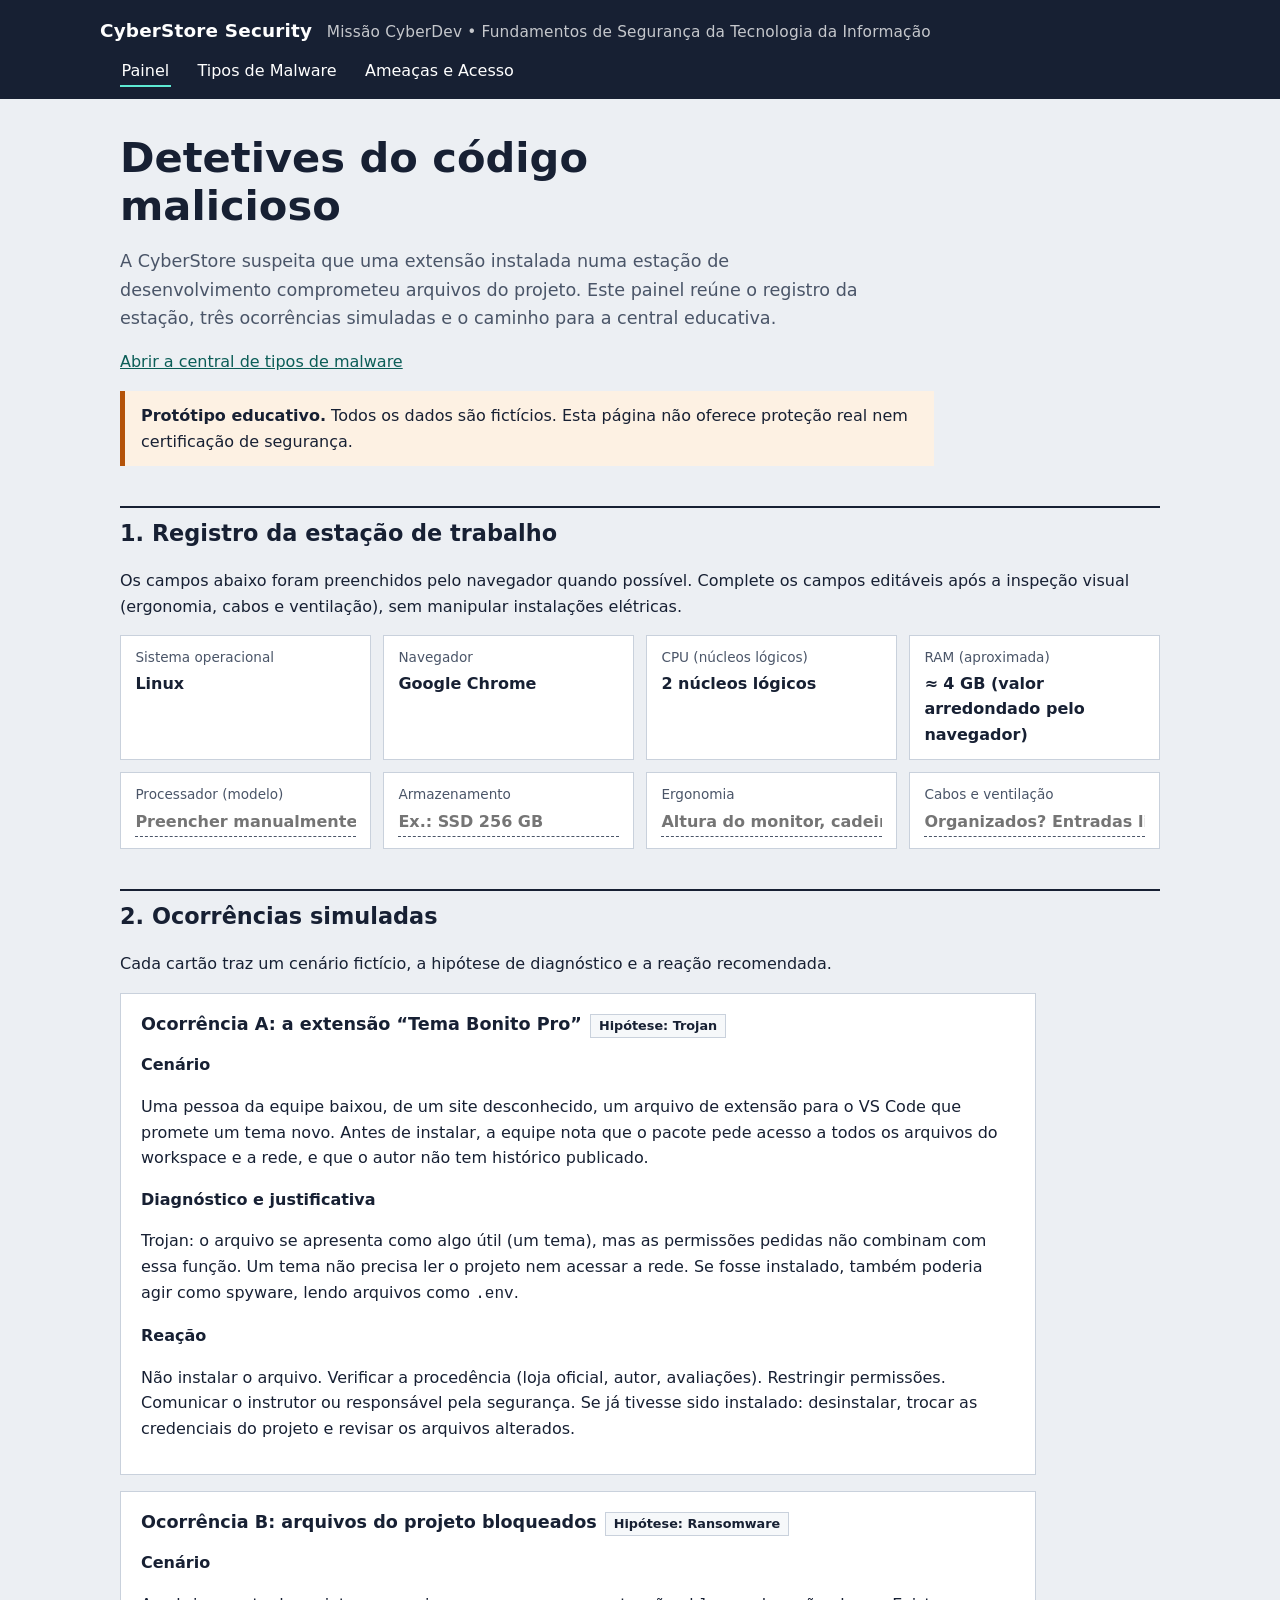
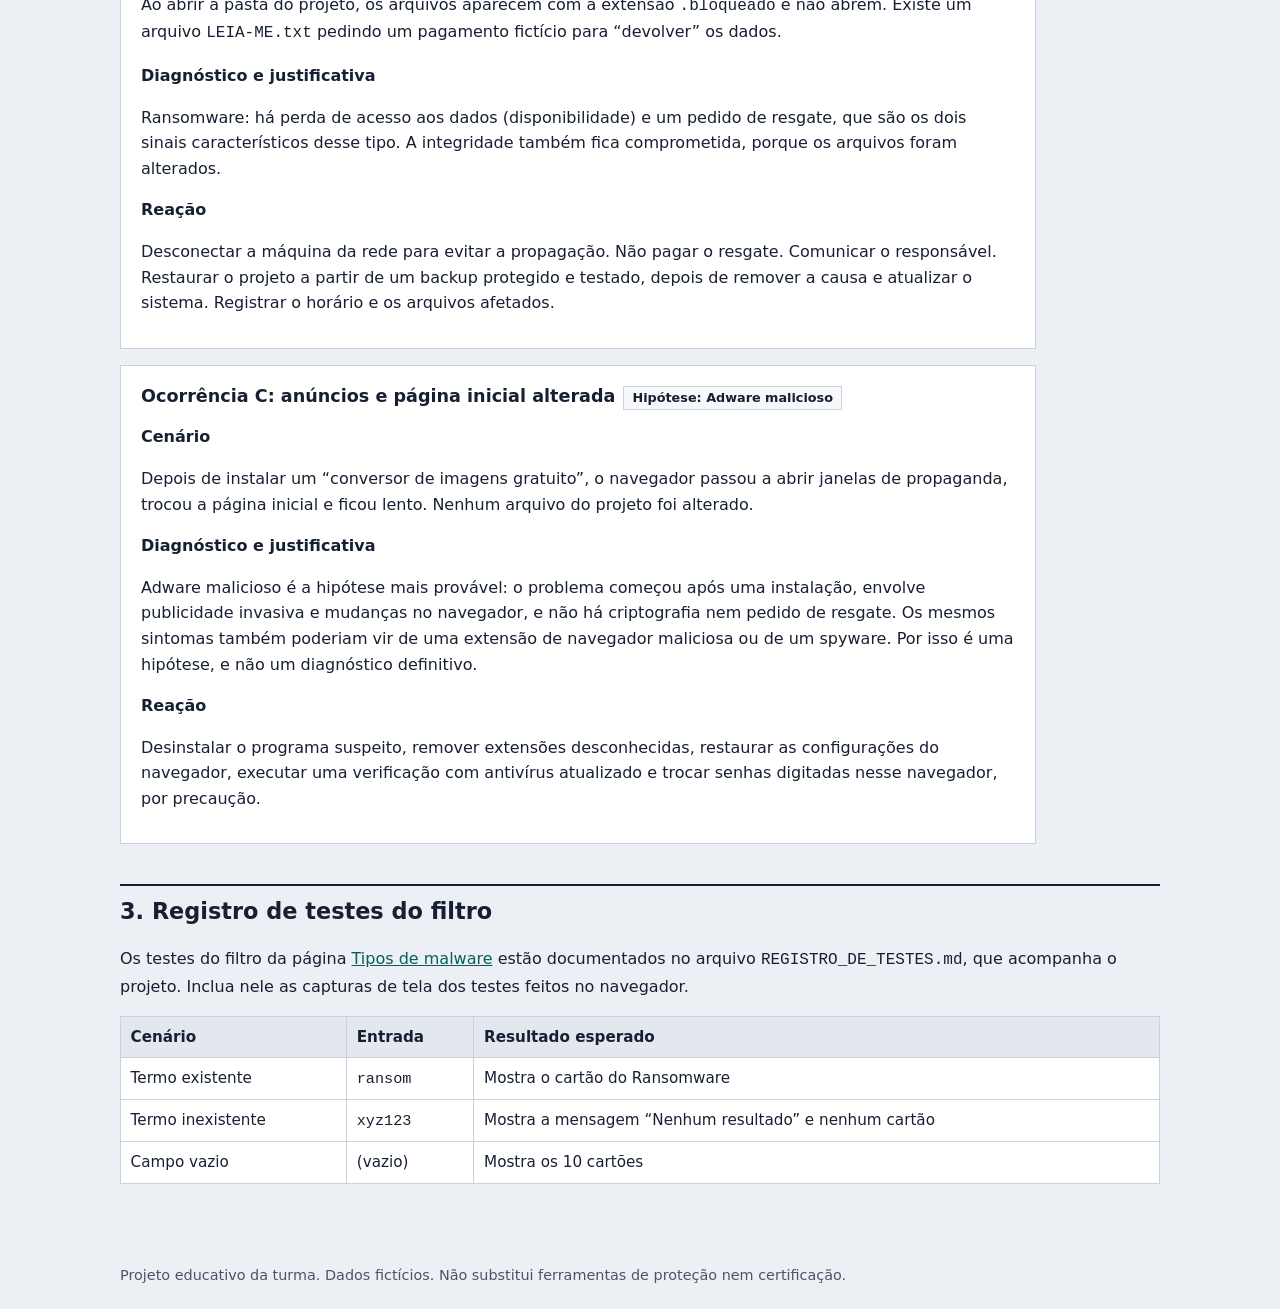
==== index.html @ 9a53ade5 "Update index.html" ====
<!DOCTYPE html>
<html lang="pt-BR">
<head>
<meta charset="UTF-8">
<meta name="viewport" content="width=device-width, initial-scale=1">
<title>CyberStore Security | Central de prevenção contra malware</title>
<link rel="stylesheet" href="css/style.css">
</head>
<body>
<a class="pular" href="#conteudo">Ir para o conteúdo</a>
<header class="topo"><div class="in">
<div class="marca">CyberStore Security <small>Missão CyberDev • Fundamentos de Segurança da Tecnologia da Informação</small></div>
  <nav aria-label="Principal">
    <a href="index.html" aria-current="page">Painel</a>
    <a href="malware.html">Tipos de Malware</a>
    <a href="ameacas.html">Ameaças e Acesso</a>
  </nav>
</div></header>

<main id="conteudo">
  <h1>Detetives do código malicioso</h1>
  <p class="lead">A CyberStore suspeita que uma extensão instalada numa estação de desenvolvimento comprometeu arquivos do projeto. Este painel reúne o registro da estação, três ocorrências simuladas e o caminho para a central educativa.</p>
  <p><a href="malware.html">Abrir a central de tipos de malware</a></p>
  <p class="aviso"><strong>Protótipo educativo.</strong> Todos os dados são fictícios. Esta página não oferece proteção real nem certificação de segurança.</p>

  <h2 id="estacao">1. Registro da estação de trabalho</h2>
  <p>Os campos abaixo foram preenchidos pelo navegador quando possível. Complete os campos editáveis após a inspeção visual (ergonomia, cabos e ventilação), sem manipular instalações elétricas.</p>
  <dl class="ficha" id="ficha">
    <div><dt>Sistema operacional</dt><dd id="f-so">detectando…</dd></div>
    <div><dt>Navegador</dt><dd id="f-nav">detectando…</dd></div>
    <div><dt>CPU (núcleos lógicos)</dt><dd id="f-cpu">detectando…</dd></div>
    <div><dt>RAM (aproximada)</dt><dd id="f-ram">detectando…</dd></div>
    <div><dt>Processador (modelo)</dt><dd><input aria-label="Modelo do processador" placeholder="Preencher manualmente"></dd></div>
    <div><dt>Armazenamento</dt><dd><input aria-label="Armazenamento" placeholder="Ex.: SSD 256 GB"></dd></div>
    <div><dt>Ergonomia</dt><dd><input aria-label="Ergonomia" placeholder="Altura do monitor, cadeira…"></dd></div>
    <div><dt>Cabos e ventilação</dt><dd><input aria-label="Cabos e ventilação" placeholder="Organizados? Entradas livres?"></dd></div>
  </dl>

  <h2 id="ocorrencias">2. Ocorrências simuladas</h2>
  <p>Cada cartão traz um cenário fictício, a hipótese de diagnóstico e a reação recomendada.</p>

  <article class="ocorrencia">
    <h3>Ocorrência A: a extensão “Tema Bonito Pro” <span class="tag">Hipótese: Trojan</span></h3>
    <span class="rotulo">Cenário</span>
    <p>Uma pessoa da equipe baixou, de um site desconhecido, um arquivo de extensão para o VS Code que promete um tema novo. Antes de instalar, a equipe nota que o pacote pede acesso a todos os arquivos do workspace e a rede, e que o autor não tem histórico publicado.</p>
    <span class="rotulo">Diagnóstico e justificativa</span>
    <p>Trojan: o arquivo se apresenta como algo útil (um tema), mas as permissões pedidas não combinam com essa função. Um tema não precisa ler o projeto nem acessar a rede. Se fosse instalado, também poderia agir como spyware, lendo arquivos como <code>.env</code>.</p>
    <span class="rotulo">Reação</span>
    <p>Não instalar o arquivo. Verificar a procedência (loja oficial, autor, avaliações). Restringir permissões. Comunicar o instrutor ou responsável pela segurança. Se já tivesse sido instalado: desinstalar, trocar as credenciais do projeto e revisar os arquivos alterados.</p>
  </article>

  <article class="ocorrencia">
    <h3>Ocorrência B: arquivos do projeto bloqueados <span class="tag">Hipótese: Ransomware</span></h3>
    <span class="rotulo">Cenário</span>
    <p>Ao abrir a pasta do projeto, os arquivos aparecem com a extensão <code>.bloqueado</code> e não abrem. Existe um arquivo <code>LEIA-ME.txt</code> pedindo um pagamento fictício para “devolver” os dados.</p>
    <span class="rotulo">Diagnóstico e justificativa</span>
    <p>Ransomware: há perda de acesso aos dados (disponibilidade) e um pedido de resgate, que são os dois sinais característicos desse tipo. A integridade também fica comprometida, porque os arquivos foram alterados.</p>
    <span class="rotulo">Reação</span>
    <p>Desconectar a máquina da rede para evitar a propagação. Não pagar o resgate. Comunicar o responsável. Restaurar o projeto a partir de um backup protegido e testado, depois de remover a causa e atualizar o sistema. Registrar o horário e os arquivos afetados.</p>
  </article>

  <article class="ocorrencia">
    <h3>Ocorrência C: anúncios e página inicial alterada <span class="tag">Hipótese: Adware malicioso</span></h3>
    <span class="rotulo">Cenário</span>
    <p>Depois de instalar um “conversor de imagens gratuito”, o navegador passou a abrir janelas de propaganda, trocou a página inicial e ficou lento. Nenhum arquivo do projeto foi alterado.</p>
    <span class="rotulo">Diagnóstico e justificativa</span>
    <p>Adware malicioso é a hipótese mais provável: o problema começou após uma instalação, envolve publicidade invasiva e mudanças no navegador, e não há criptografia nem pedido de resgate. Os mesmos sintomas também poderiam vir de uma extensão de navegador maliciosa ou de um spyware. Por isso é uma hipótese, e não um diagnóstico definitivo.</p>
    <span class="rotulo">Reação</span>
    <p>Desinstalar o programa suspeito, remover extensões desconhecidas, restaurar as configurações do navegador, executar uma verificação com antivírus atualizado e trocar senhas digitadas nesse navegador, por precaução.</p>
  </article>

  <h2 id="testes">3. Registro de testes do filtro</h2>
  <p>Os testes do filtro da página <a href="malware.html">Tipos de malware</a> estão documentados no arquivo <code>REGISTRO_DE_TESTES.md</code>, que acompanha o projeto. Inclua nele as capturas de tela dos testes feitos no navegador.</p>
  <div class="rolagem"><table>
    <thead><tr><th>Cenário</th><th>Entrada</th><th>Resultado esperado</th></tr></thead>
    <tbody>
      <tr><td>Termo existente</td><td><code>ransom</code></td><td>Mostra o cartão do Ransomware</td></tr>
      <tr><td>Termo inexistente</td><td><code>xyz123</code></td><td>Mostra a mensagem “Nenhum resultado” e nenhum cartão</td></tr>
      <tr><td>Campo vazio</td><td>(vazio)</td><td>Mostra os 10 cartões</td></tr>
    </tbody>
  </table></div>
</main>
<footer>Projeto educativo da turma. Dados fictícios. Não substitui ferramentas de proteção nem certificação.</footer>
<script src="js/script.js"></script>
</body>
</html>
---- css/style.css ----
:root{
  --fundo:#ECEFF3; --painel:#FFFFFF; --tinta:#172033; --tinta-2:#4A5568;
  --linha:#C9D1DC; --acento:#0F766E; --acento-2:#0B5D57; --alerta:#B45309; --alerta-bg:#FDF1E3;
  --foco:#1D4ED8;
}
*{box-sizing:border-box}
html{scroll-behavior:smooth}
body{margin:0;background:var(--fundo);color:var(--tinta);
  font:16px/1.6 "Segoe UI",system-ui,-apple-system,Roboto,"Helvetica Neue",Arial,sans-serif}
a{color:var(--acento-2)}
a:focus-visible,button:focus-visible,input:focus-visible,summary:focus-visible,select:focus-visible{outline:3px solid var(--foco);outline-offset:2px}
.pular{position:absolute;left:-999px;top:0;background:var(--tinta);color:#fff;padding:.5rem 1rem}
.pular:focus{left:0;z-index:10}

header.topo{background:var(--tinta);color:#fff;padding:1rem 1.25rem}
header.topo .in{max-width:1080px;margin:auto;display:flex;flex-wrap:wrap;gap:.75rem 2rem;align-items:center;justify-content:space-between}
.marca{font-weight:700;font-size:1.15rem;letter-spacing:.01em}
.marca small{font-weight:400;opacity:.75;margin-left:.5rem}
nav a{color:#fff;text-decoration:none;padding:.35rem .1rem;margin-left:1.25rem;border-bottom:2px solid transparent}
nav a:hover,nav a[aria-current="page"]{border-bottom-color:#5EEAD4}

main{max-width:1080px;margin:auto;padding:2rem 1.25rem 4rem}
h1{font-size:clamp(1.8rem,4vw,2.6rem);line-height:1.15;margin:.2rem 0 .75rem;max-width:20ch}
h2{font-size:1.4rem;margin:2.5rem 0 .75rem;padding-top:.5rem;border-top:2px solid var(--tinta)}
h3{font-size:1.1rem;margin:0 0 .35rem}
.lead{font-size:1.1rem;color:var(--tinta-2);max-width:68ch}
.aviso{background:var(--alerta-bg);border-left:5px solid var(--alerta);padding:.75rem 1rem;max-width:80ch;margin:1rem 0}

.ficha{display:grid;grid-template-columns:repeat(auto-fit,minmax(200px,1fr));gap:.75rem;margin:1rem 0}
.ficha div{background:var(--painel);border:1px solid var(--linha);padding:.7rem .9rem}
.ficha dt{font-size:.85rem;color:var(--tinta-2)}
.ficha dd{margin:.1rem 0 0;font-weight:600;word-break:break-word}
.ficha input{width:100%;font:inherit;border:0;border-bottom:1px dashed var(--tinta-2);background:transparent;padding:.1rem 0}

.busca{display:flex;flex-wrap:wrap;gap:.75rem;align-items:end;background:var(--painel);border:1px solid var(--linha);padding:1rem;margin:1rem 0}
.busca label{display:block;font-weight:600;margin-bottom:.25rem}
.busca input[type=search],.busca select{font:inherit;padding:.55rem .7rem;border:1px solid var(--tinta-2);background:#fff;min-width:240px}
.busca button{font:inherit;padding:.6rem 1rem;border:1px solid var(--tinta);background:var(--tinta);color:#fff;cursor:pointer}
.busca button.sec{background:#fff;color:var(--tinta)}
.login-demo{display:grid;grid-template-columns:repeat(auto-fit,minmax(220px,1fr));gap:.75rem;align-items:end;background:var(--painel);border:1px solid var(--linha);padding:1rem;margin:1rem 0;max-width:760px}
.login-demo label{display:block;font-weight:600;margin-bottom:.25rem}
.login-demo input{width:100%;font:inherit;padding:.55rem .7rem;border:1px solid var(--tinta-2);background:#fff}
.login-demo button{font:inherit;padding:.6rem 1rem;border:1px solid var(--tinta);background:var(--tinta);color:#fff;cursor:pointer}
.login-demo button:disabled{opacity:.65;cursor:not-allowed}
#login-status{min-height:1.6em;font-weight:600}
#status{margin:.5rem 0 1rem;font-weight:600}
#vazio{background:var(--painel);border:2px dashed var(--linha);padding:1.25rem;display:none}

.grade{display:grid;grid-template-columns:repeat(auto-fill,minmax(310px,1fr));gap:1rem;align-items:start}
.cartao{background:var(--painel);border:1px solid var(--linha);border-left:6px solid var(--acento);padding:1rem 1.1rem}
.cartao[data-cat="Extorsão"]{border-left-color:var(--alerta)}
.cartao[data-cat="Espionagem"]{border-left-color:#6D28D9}
.cartao[data-cat="Acesso e ocultação"]{border-left-color:#9F1239}
.cartao[data-cat="Automação e publicidade"]{border-left-color:#475569}
.cartao[hidden]{display:none}
.tag{display:inline-block;font-size:.8rem;border:1px solid var(--linha);padding:.05rem .5rem;margin:0 .3rem .4rem 0;background:#F6F8FA}
.cartao p{margin:.3rem 0}
.cartao ul{margin:.2rem 0 .5rem 1.1rem;padding:0}
details{margin-top:.6rem;border-top:1px solid var(--linha);padding-top:.5rem}
summary{cursor:pointer;font-weight:600}
.cid{display:flex;gap:.4rem;margin:.5rem 0}
.cid span{font-size:.8rem;padding:.1rem .5rem;border:1px solid var(--linha);background:#F6F8FA}
.cid span.on{background:var(--tinta);color:#fff;border-color:var(--tinta)}

.sintomas{display:grid;grid-template-columns:repeat(auto-fit,minmax(260px,1fr));gap:.4rem .9rem;background:var(--painel);border:1px solid var(--linha);padding:1rem;margin:1rem 0}
.sintomas label{display:flex;gap:.5rem;align-items:flex-start}
#hipoteses{list-style:none;margin:1rem 0;padding:0;display:grid;gap:.5rem}
#hipoteses li{background:var(--painel);border:1px solid var(--linha);padding:.6rem .9rem}
.barra{height:8px;background:var(--linha);margin-top:.35rem}
.barra i{display:block;height:100%;background:var(--acento)}

.ocorrencia{background:var(--painel);border:1px solid var(--linha);padding:1rem 1.25rem;margin:1rem 0;max-width:90ch}
.ocorrencia h3{display:flex;flex-wrap:wrap;gap:.5rem;align-items:baseline}
.ocorrencia .rotulo{font-weight:700;display:block;margin-top:.5rem}
table{border-collapse:collapse;width:100%;background:var(--painel);font-size:.95rem}
th,td{border:1px solid var(--linha);padding:.5rem .6rem;text-align:left;vertical-align:top}
th{background:#E3E8EF}
.rolagem{overflow-x:auto}
footer{max-width:1080px;margin:auto;padding:1rem 1.25rem 2rem;color:var(--tinta-2);font-size:.9rem}
@media (prefers-reduced-motion:reduce){html{scroll-behavior:auto}}
@media (max-width:560px){nav a{margin:0 .9rem 0 0}.busca input[type=search],.busca select{min-width:0;width:100%}.busca>div{width:100%}}
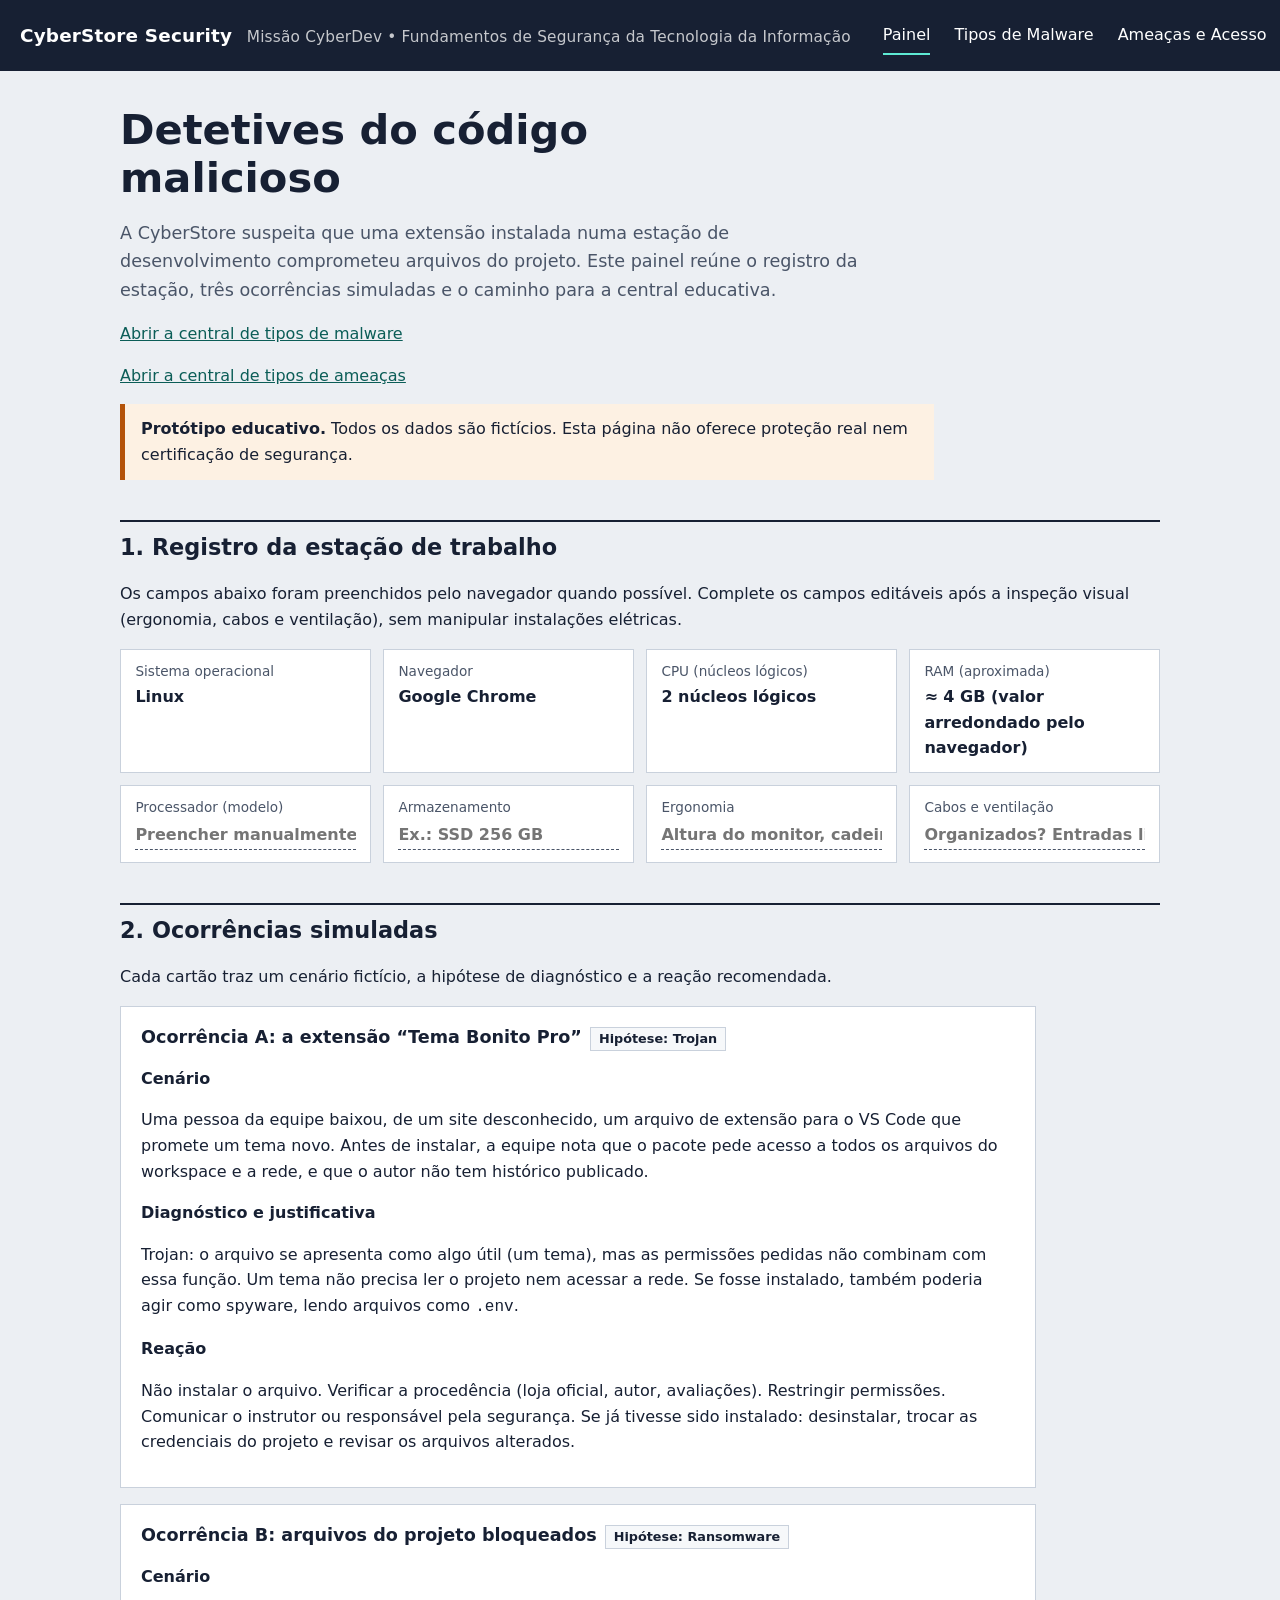
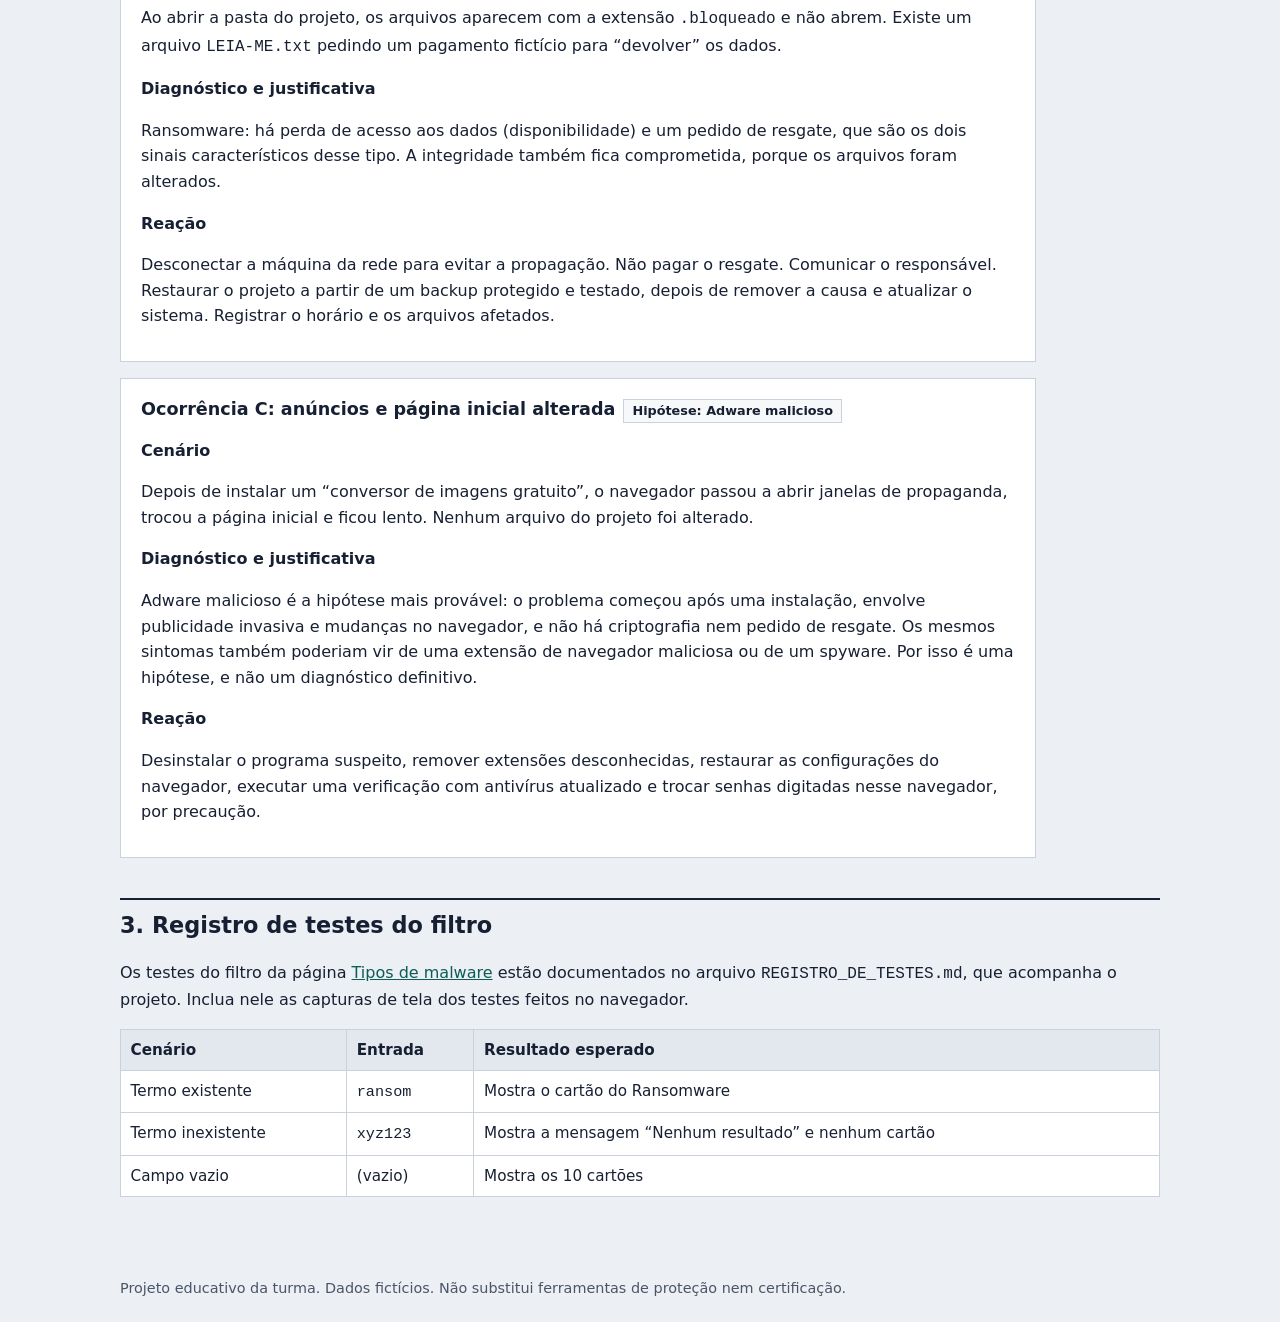
==== commit 0b3a0a79: "Corrige caminhos" ====
--- a/index.html
+++ b/index.html
@@ -21,6 +21,7 @@
   <h1>Detetives do código malicioso</h1>
   <p class="lead">A CyberStore suspeita que uma extensão instalada numa estação de desenvolvimento comprometeu arquivos do projeto. Este painel reúne o registro da estação, três ocorrências simuladas e o caminho para a central educativa.</p>
   <p><a href="malware.html">Abrir a central de tipos de malware</a></p>
+  <p><a href="ameacas.html">Abrir a central de tipos de ameaças</a></p>
   <p class="aviso"><strong>Protótipo educativo.</strong> Todos os dados são fictícios. Esta página não oferece proteção real nem certificação de segurança.</p>
 
   <h2 id="estacao">1. Registro da estação de trabalho</h2>
--- a/css/style.css
+++ b/css/style.css
@@ -13,11 +13,13 @@
 .pular:focus{left:0;z-index:10}
 
 header.topo{background:var(--tinta);color:#fff;padding:1rem 1.25rem}
-header.topo .in{max-width:1080px;margin:auto;display:flex;flex-wrap:wrap;gap:.75rem 2rem;align-items:center;justify-content:space-between}
-.marca{font-weight:700;font-size:1.15rem;letter-spacing:.01em}
+header.topo .in{width:100%;max-width:1600px;margin:auto;display:flex;flex-wrap:nowrap;gap:1rem 2rem;align-items:center;justify-content:space-between}
+.marca{font-weight:700;font-size:1.15rem;letter-spacing:.01em;white-space:nowrap}
 .marca small{font-weight:400;opacity:.75;margin-left:.5rem}
-nav a{color:#fff;text-decoration:none;padding:.35rem .1rem;margin-left:1.25rem;border-bottom:2px solid transparent}
-nav a:hover,nav a[aria-current="page"]{border-bottom-color:#5EEAD4}
+header.topo nav{display:flex;align-items:center;gap:1.5rem;flex-shrink:0}
+header.topo nav a{color:#fff;text-decoration:none;padding:.35rem 0;border-bottom:2px solid transparent;margin:0}
+header.topo nav a:hover{color:#99F6E4}
+header.topo nav a[aria-current="page"]{border-bottom-color:#5EEAD4}
 
 main{max-width:1080px;margin:auto;padding:2rem 1.25rem 4rem}
 h1{font-size:clamp(1.8rem,4vw,2.6rem);line-height:1.15;margin:.2rem 0 .75rem;max-width:20ch}
@@ -78,4 +80,5 @@
 .rolagem{overflow-x:auto}
 footer{max-width:1080px;margin:auto;padding:1rem 1.25rem 2rem;color:var(--tinta-2);font-size:.9rem}
 @media (prefers-reduced-motion:reduce){html{scroll-behavior:auto}}
-@media (max-width:560px){nav a{margin:0 .9rem 0 0}.busca input[type=search],.busca select{min-width:0;width:100%}.busca>div{width:100%}}
+@media (max-width:1000px){header.topo .in{flex-wrap:wrap}header.topo nav{gap:1.25rem}}
+@media (max-width:560px){header.topo .in{align-items:flex-start}header.topo nav{flex-wrap:wrap;gap:.5rem 1rem}.busca input[type=search],.busca select{min-width:0;width:100%}.busca>div{width:100%}}
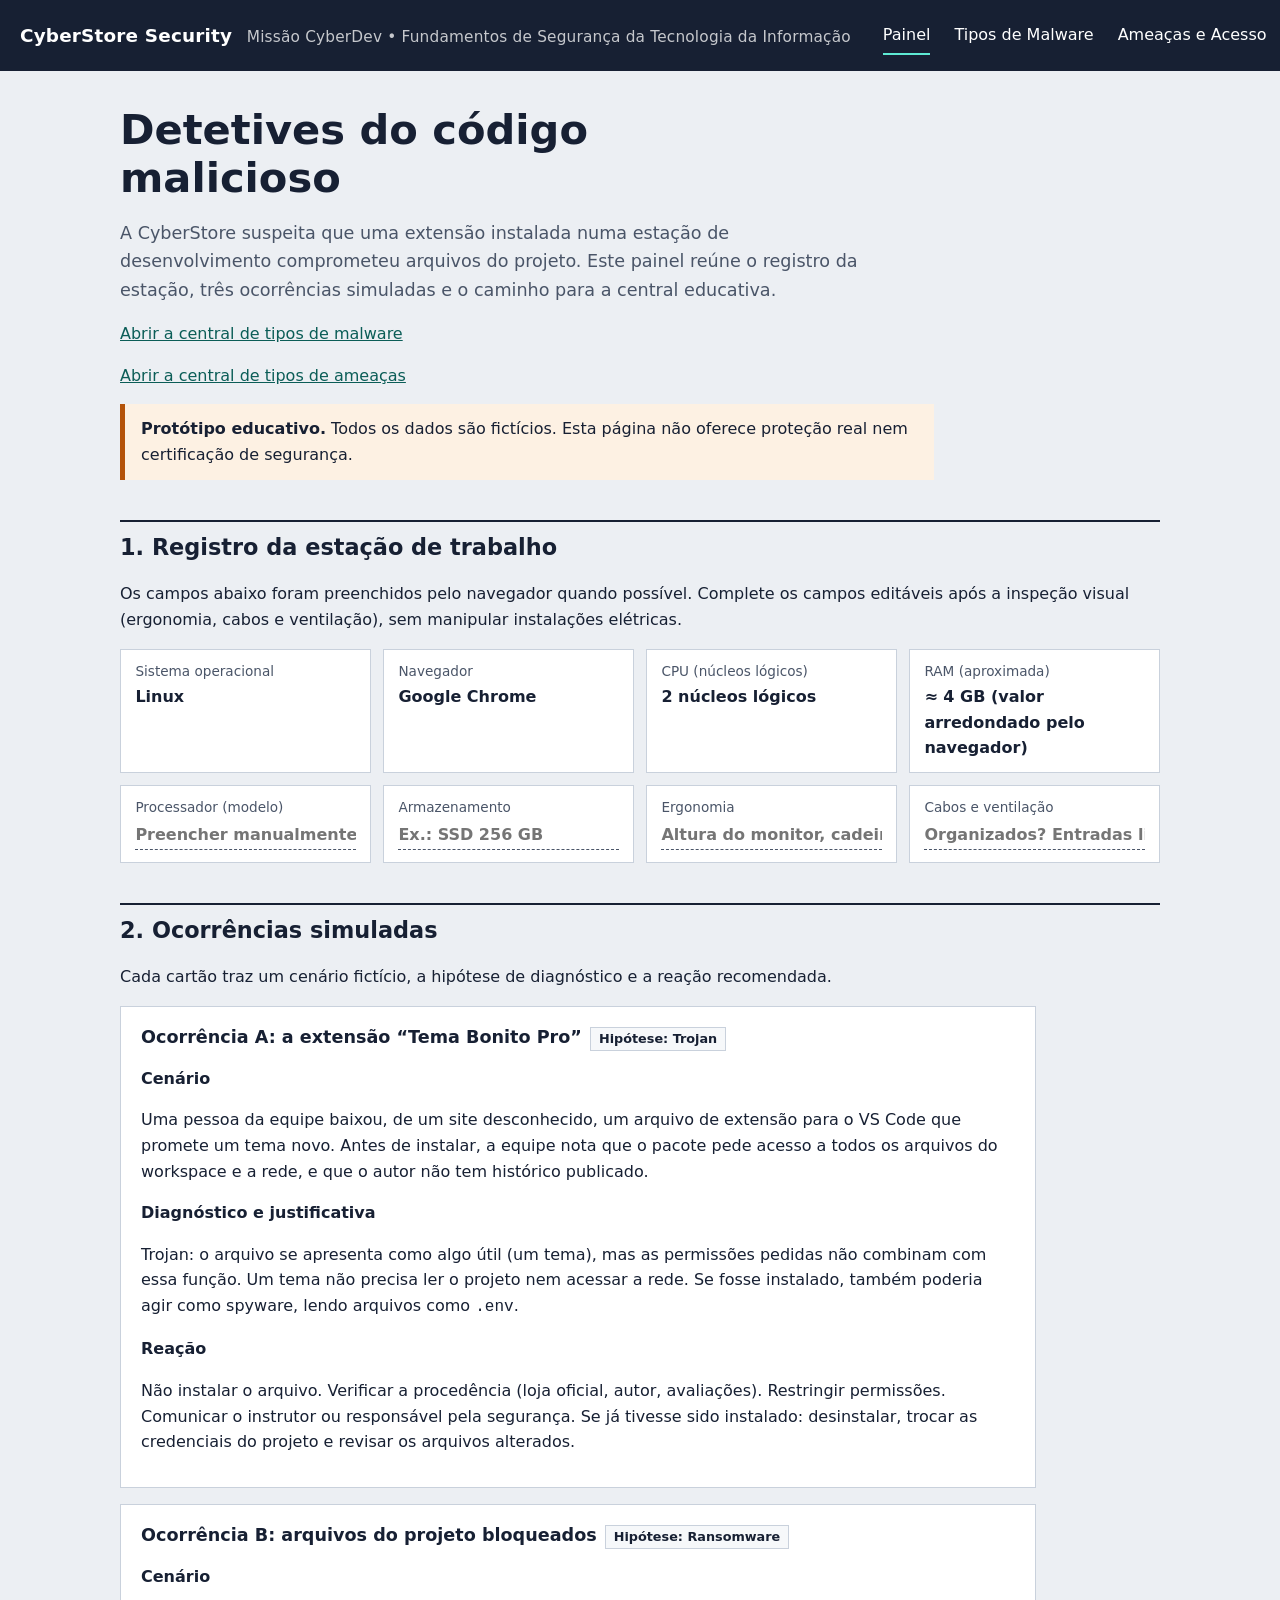
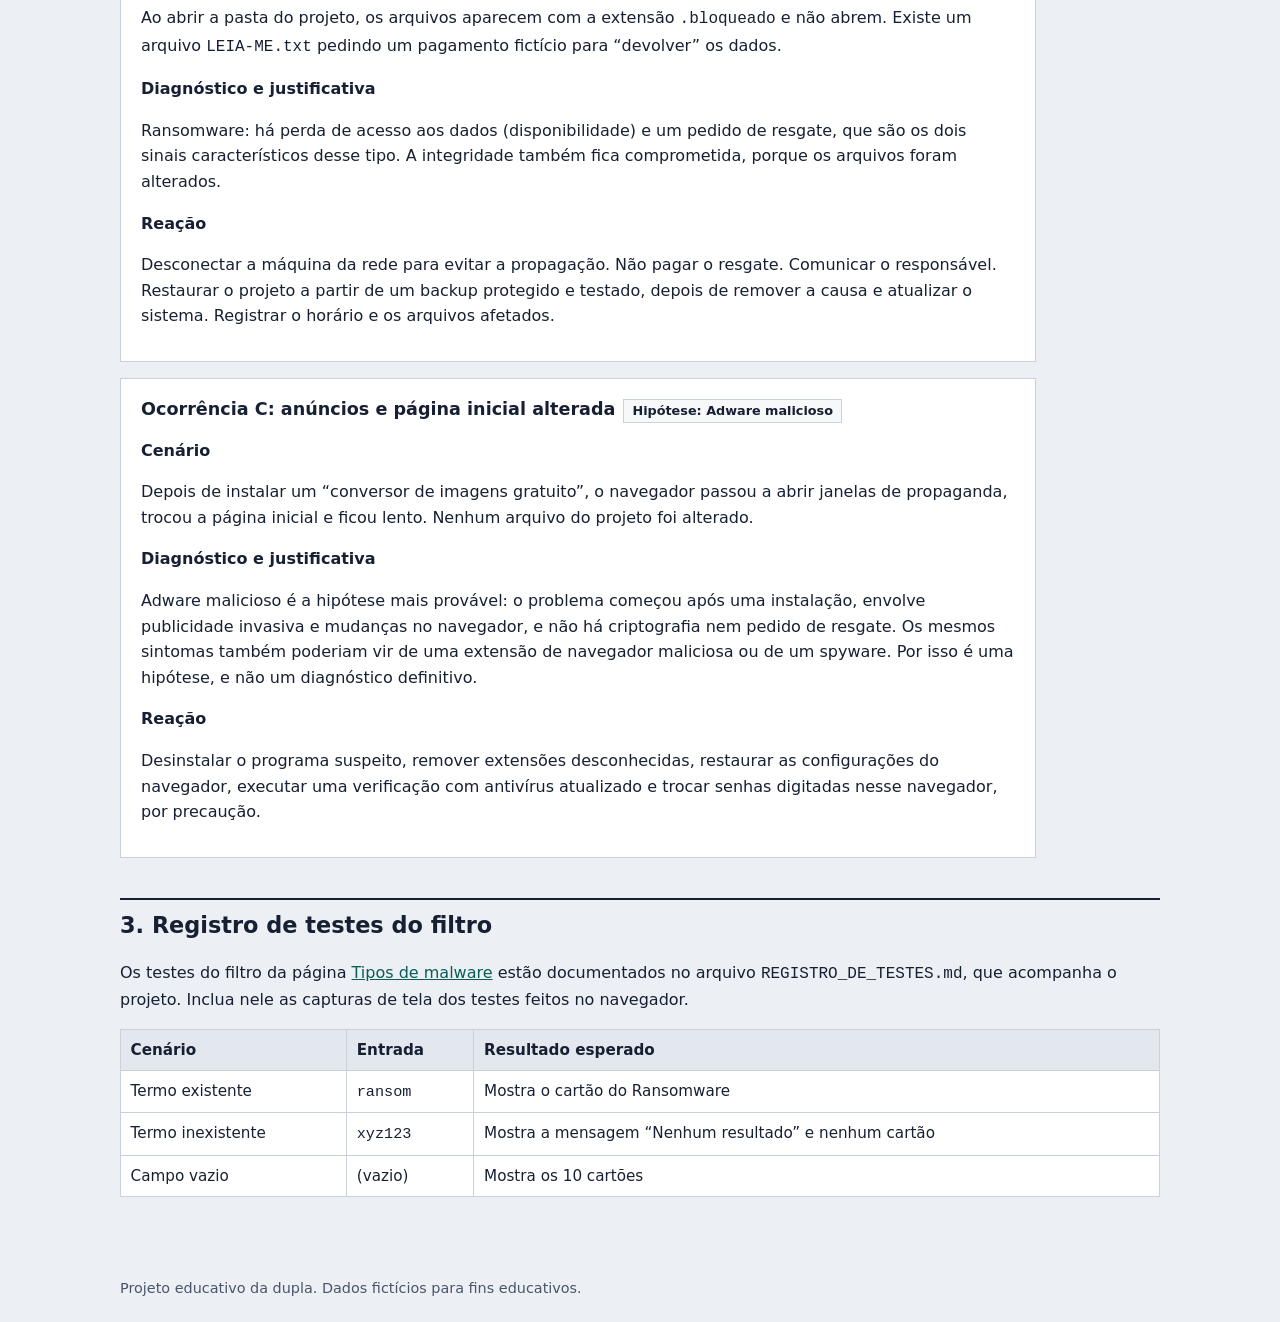
==== commit 1f3da971: "Insere footer" ====
--- a/index.html
+++ b/index.html
@@ -81,7 +81,7 @@
     </tbody>
   </table></div>
 </main>
-<footer>Projeto educativo da turma. Dados fictícios. Não substitui ferramentas de proteção nem certificação.</footer>
+<footer>Projeto educativo da dupla. Dados fictícios para fins educativos.</footer>
 <script src="js/script.js"></script>
 </body>
 </html>
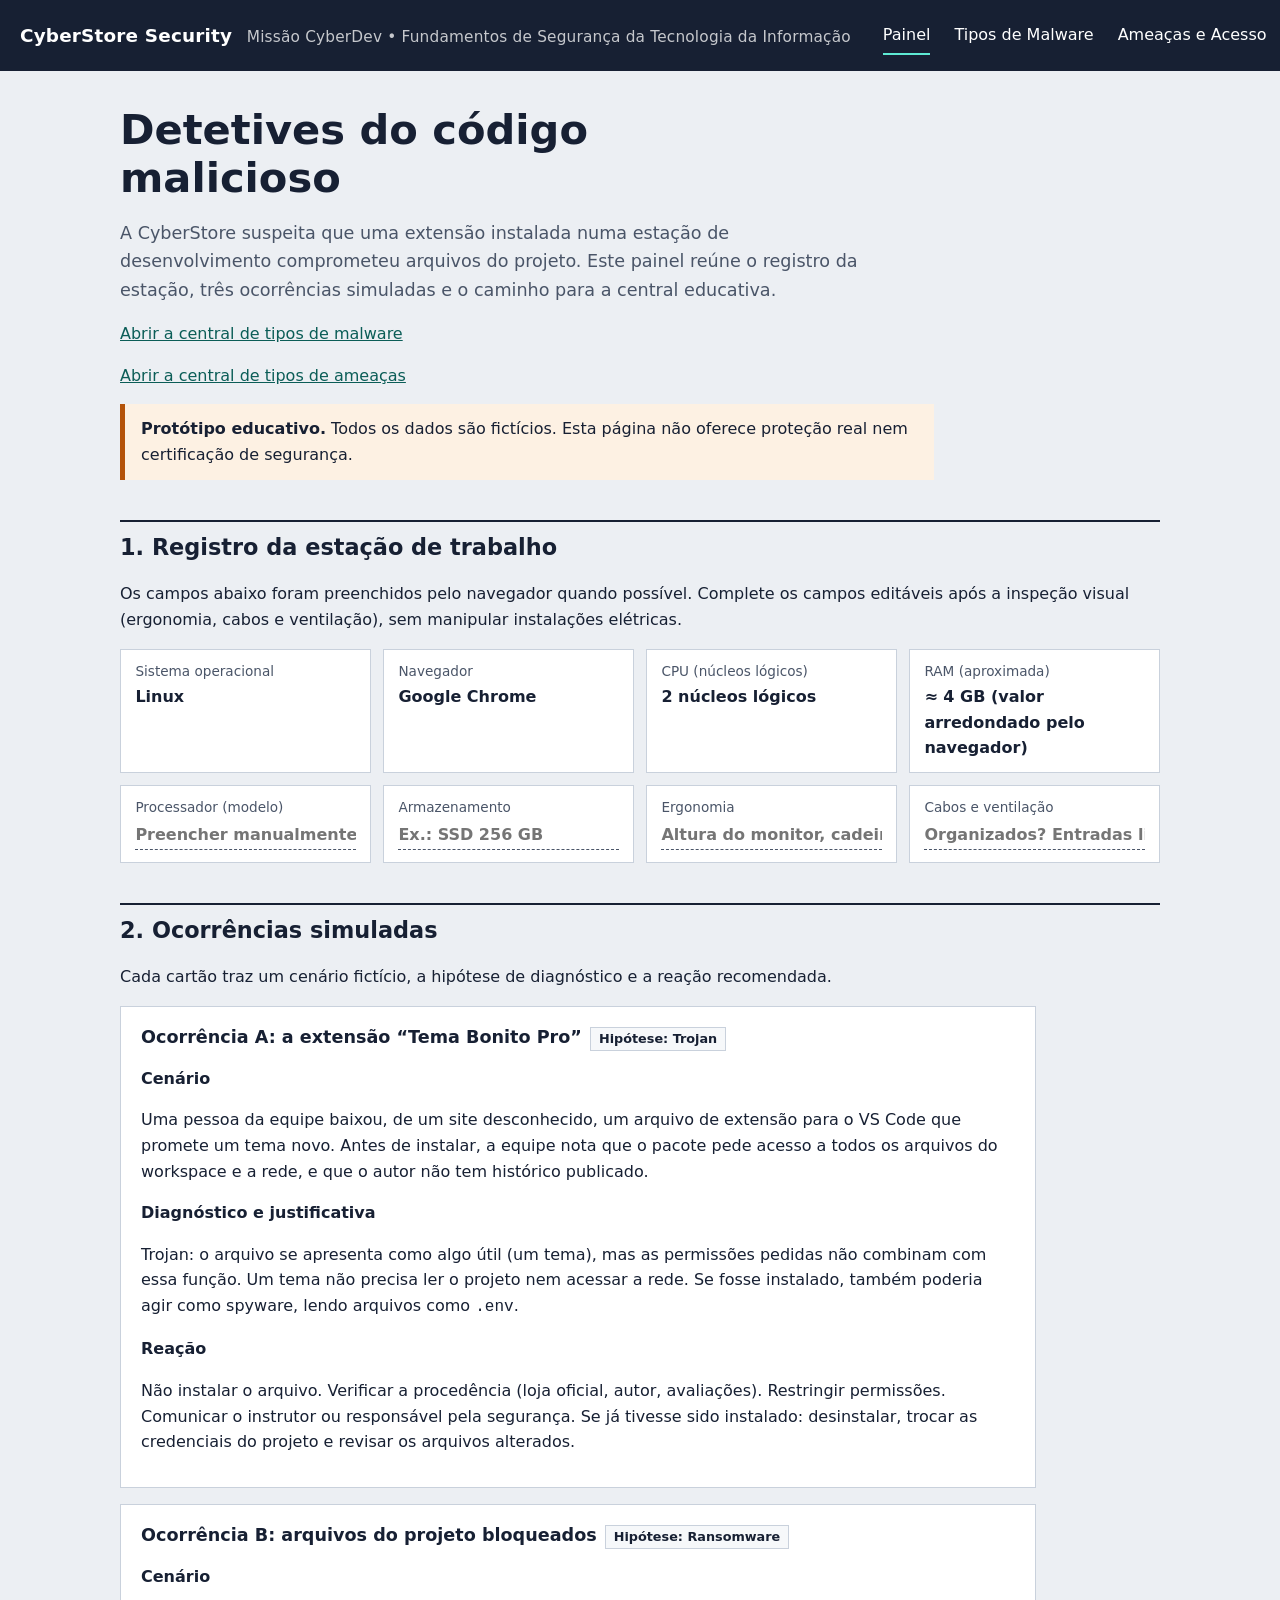
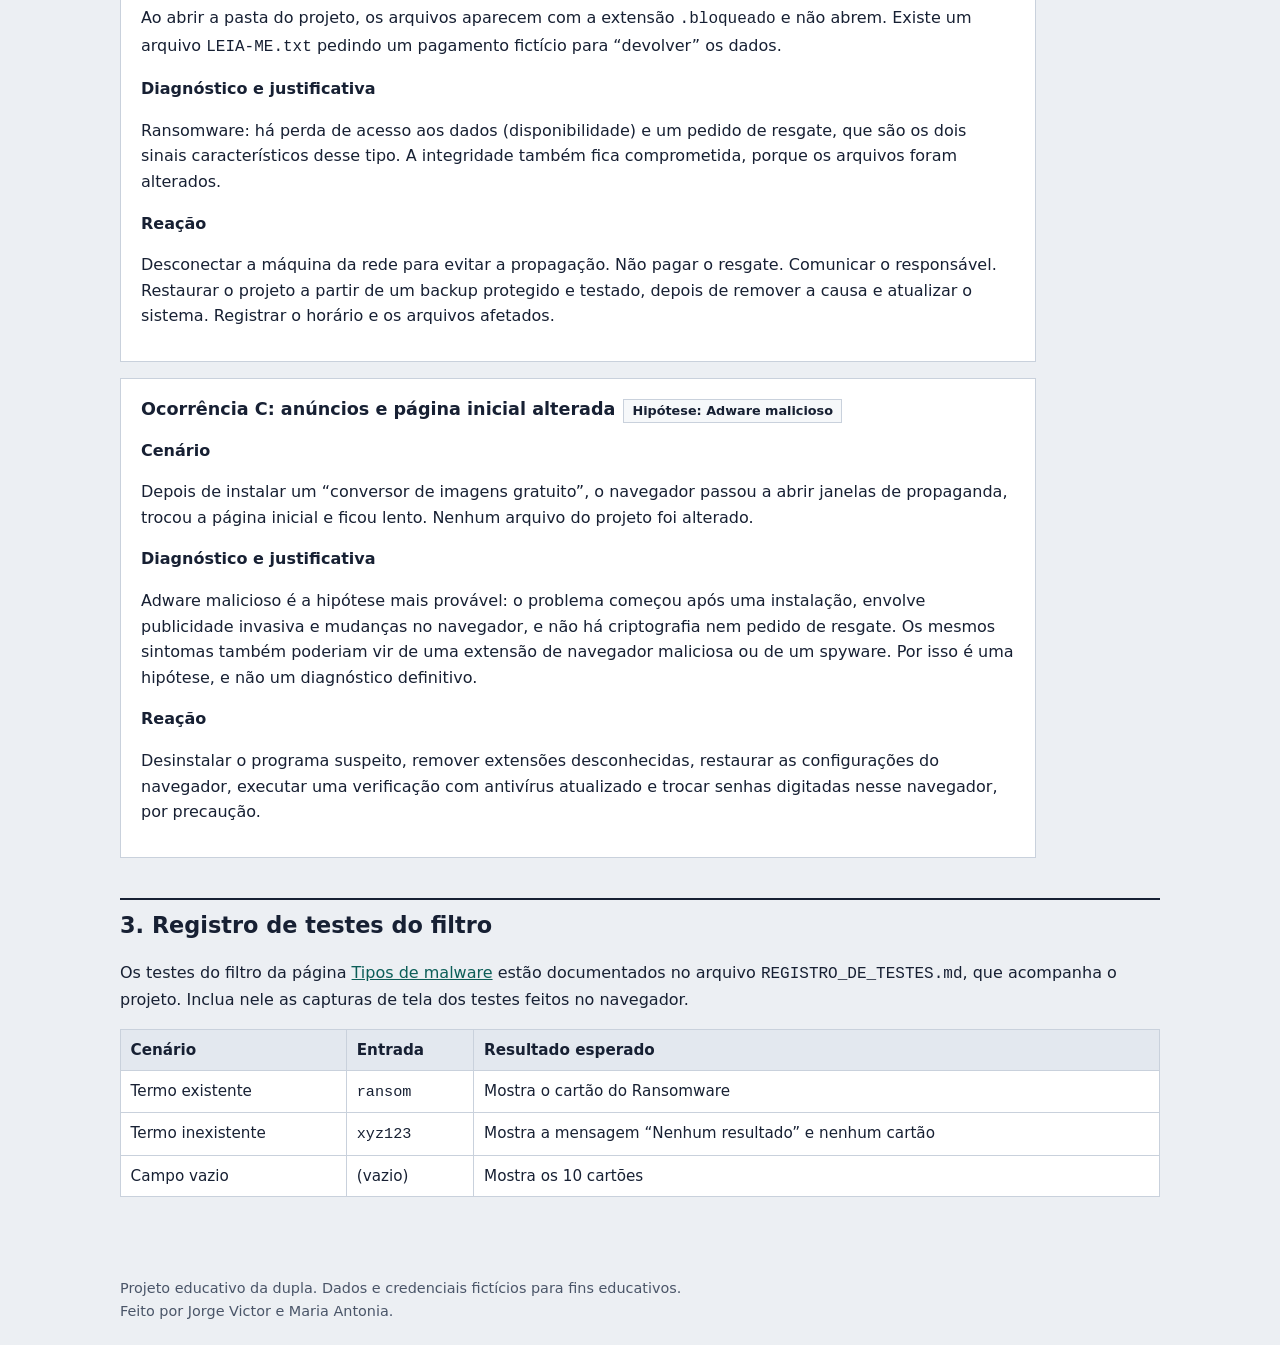
==== commit 22e29fef: "Corrige o footer" ====
--- a/index.html
+++ b/index.html
@@ -81,7 +81,7 @@
     </tbody>
   </table></div>
 </main>
-<footer>Projeto educativo da dupla. Dados fictícios para fins educativos.</footer>
+<footer>Projeto educativo da dupla. Dados e credenciais fictícios para fins educativos.<br>Feito por Jorge Victor e Maria Antonia.</footer>
 <script src="js/script.js"></script>
 </body>
 </html>
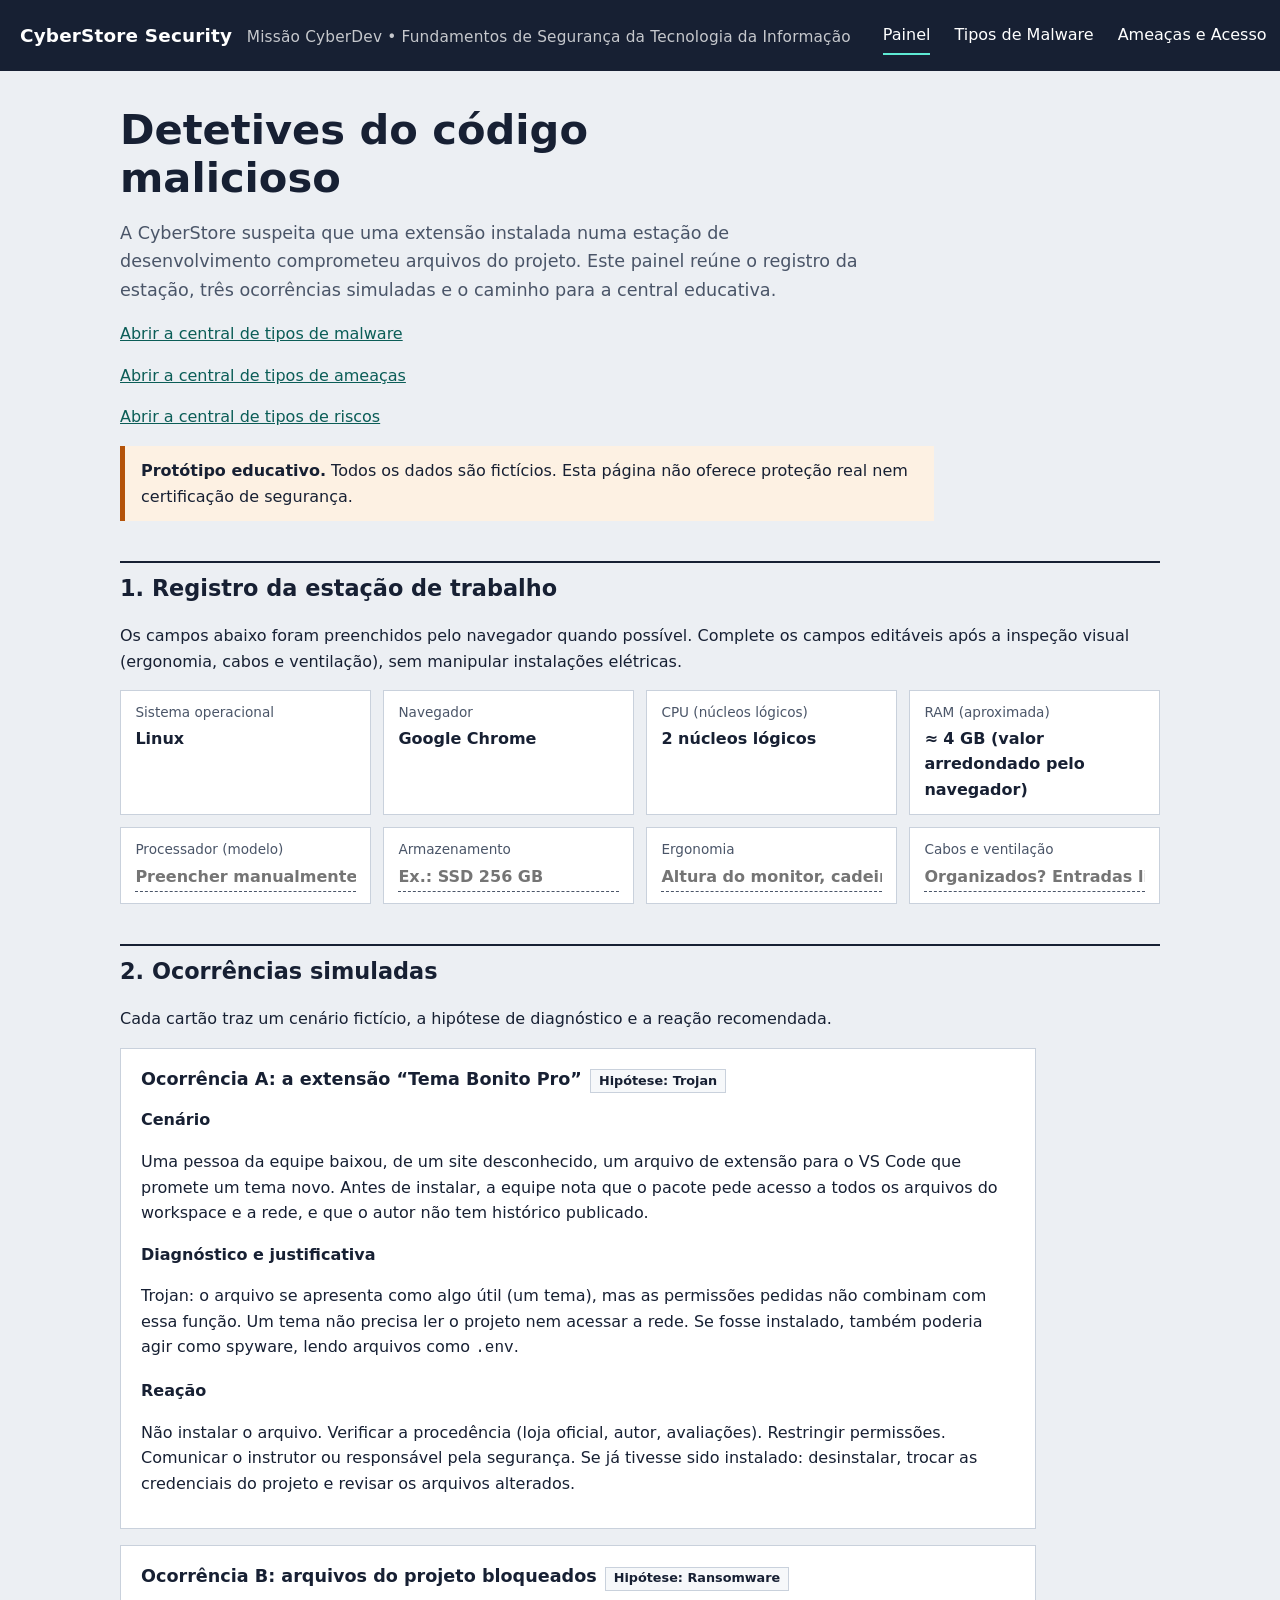
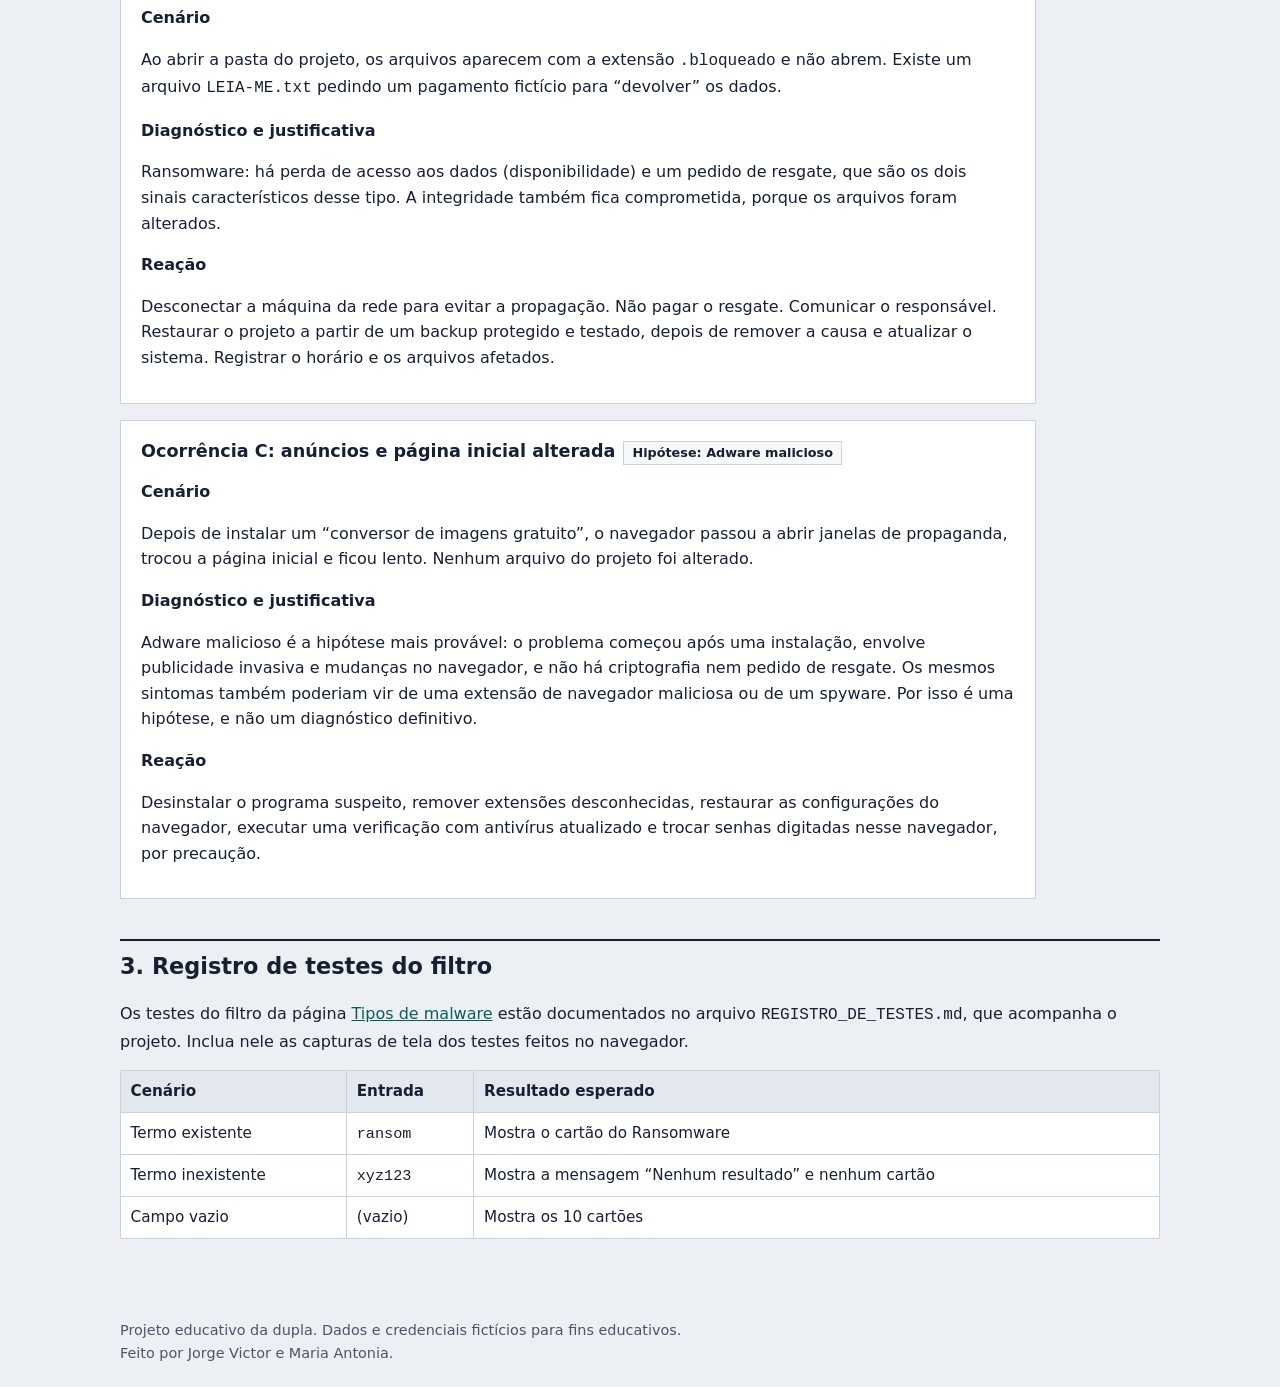
==== commit 53f1f893: "Update index.html" ====
--- a/index.html
+++ b/index.html
@@ -14,6 +14,7 @@
     <a href="index.html" aria-current="page">Painel</a>
     <a href="malware.html">Tipos de Malware</a>
     <a href="ameacas.html">Ameaças e Acesso</a>
+    <a href="gestao-riscos.html">Gestão de Riscos</a>
   </nav>
 </div></header>
 
@@ -22,6 +23,7 @@
   <p class="lead">A CyberStore suspeita que uma extensão instalada numa estação de desenvolvimento comprometeu arquivos do projeto. Este painel reúne o registro da estação, três ocorrências simuladas e o caminho para a central educativa.</p>
   <p><a href="malware.html">Abrir a central de tipos de malware</a></p>
   <p><a href="ameacas.html">Abrir a central de tipos de ameaças</a></p>
+  <p><a href="gestao-riscos.html">Abrir a central de tipos de riscos</a></p>
   <p class="aviso"><strong>Protótipo educativo.</strong> Todos os dados são fictícios. Esta página não oferece proteção real nem certificação de segurança.</p>
 
   <h2 id="estacao">1. Registro da estação de trabalho</h2>
--- a/css/style.css
+++ b/css/style.css
@@ -79,6 +79,16 @@
 th{background:#E3E8EF}
 .rolagem{overflow-x:auto}
 footer{max-width:1080px;margin:auto;padding:1rem 1.25rem 2rem;color:var(--tinta-2);font-size:.9rem}
+.topo nav a{white-space:nowrap}
+.topo nav{flex-wrap:wrap}
+.metricas{display:grid;grid-template-columns:repeat(auto-fit,minmax(120px,1fr));gap:.65rem;margin:1rem 0}
+.metrica,.painel,.form-painel{background:var(--painel);border:1px solid var(--linha);padding:1rem}
+.metrica{display:grid;gap:.15rem}.metrica span{color:var(--tinta-2);font-size:.9rem}.metrica strong{font-size:1.65rem;line-height:1.2}
+.graficos{display:grid;grid-template-columns:repeat(auto-fit,minmax(min(100%,320px),1fr));gap:1rem}
+.grafico{display:grid;gap:.7rem;margin-top:.8rem}.barra-topo{display:flex;justify-content:space-between;gap:1rem}.trilho{height:12px;background:#e3e8ef;border-radius:8px;overflow:hidden}.trilho i{display:block;height:100%;border-radius:8px}
+.form-painel{margin:1rem 0}.campos{display:grid;grid-template-columns:repeat(auto-fit,minmax(min(100%,220px),1fr));gap:.75rem}.campos label{display:grid;gap:.25rem;font-weight:600}.campos input,.campos select,.campos textarea{width:100%;font:inherit;padding:.5rem .65rem;border:1px solid var(--tinta-2);background:#fff;color:var(--tinta)}.campos textarea{resize:vertical}.campos .largo,.pontuacao{grid-column:1/-1}.pontuacao{font-weight:700;margin:0;padding:.6rem;background:#e8f4f1;border-left:4px solid var(--acento)}
+.acoes{display:flex;gap:.6rem;flex-wrap:wrap;margin-top:.8rem}.acoes button,.rolagem button{font:inherit;padding:.45rem .8rem;border:1px solid var(--tinta);background:var(--tinta);color:#fff;cursor:pointer;margin:.1rem}.acoes .sec,.rolagem button.sec{background:#fff;color:var(--tinta)}.mensagem{min-height:1.5em;font-weight:600;margin:.5rem 0 0}.pdca{display:grid;grid-template-columns:repeat(auto-fit,minmax(min(100%,220px),1fr));gap:.8rem}.pdca article{background:var(--painel);border:1px solid var(--linha);border-top:5px solid var(--acento);padding:1rem}.pdca p{margin:.25rem 0 0}
+@media(max-width:560px){header.topo nav{width:100%;gap:.25rem .85rem}.topo nav a{font-size:.92rem}.rolagem table{min-width:680px}.acoes button{flex:1}}
 @media (prefers-reduced-motion:reduce){html{scroll-behavior:auto}}
 @media (max-width:1000px){header.topo .in{flex-wrap:wrap}header.topo nav{gap:1.25rem}}
 @media (max-width:560px){header.topo .in{align-items:flex-start}header.topo nav{flex-wrap:wrap;gap:.5rem 1rem}.busca input[type=search],.busca select{min-width:0;width:100%}.busca>div{width:100%}}
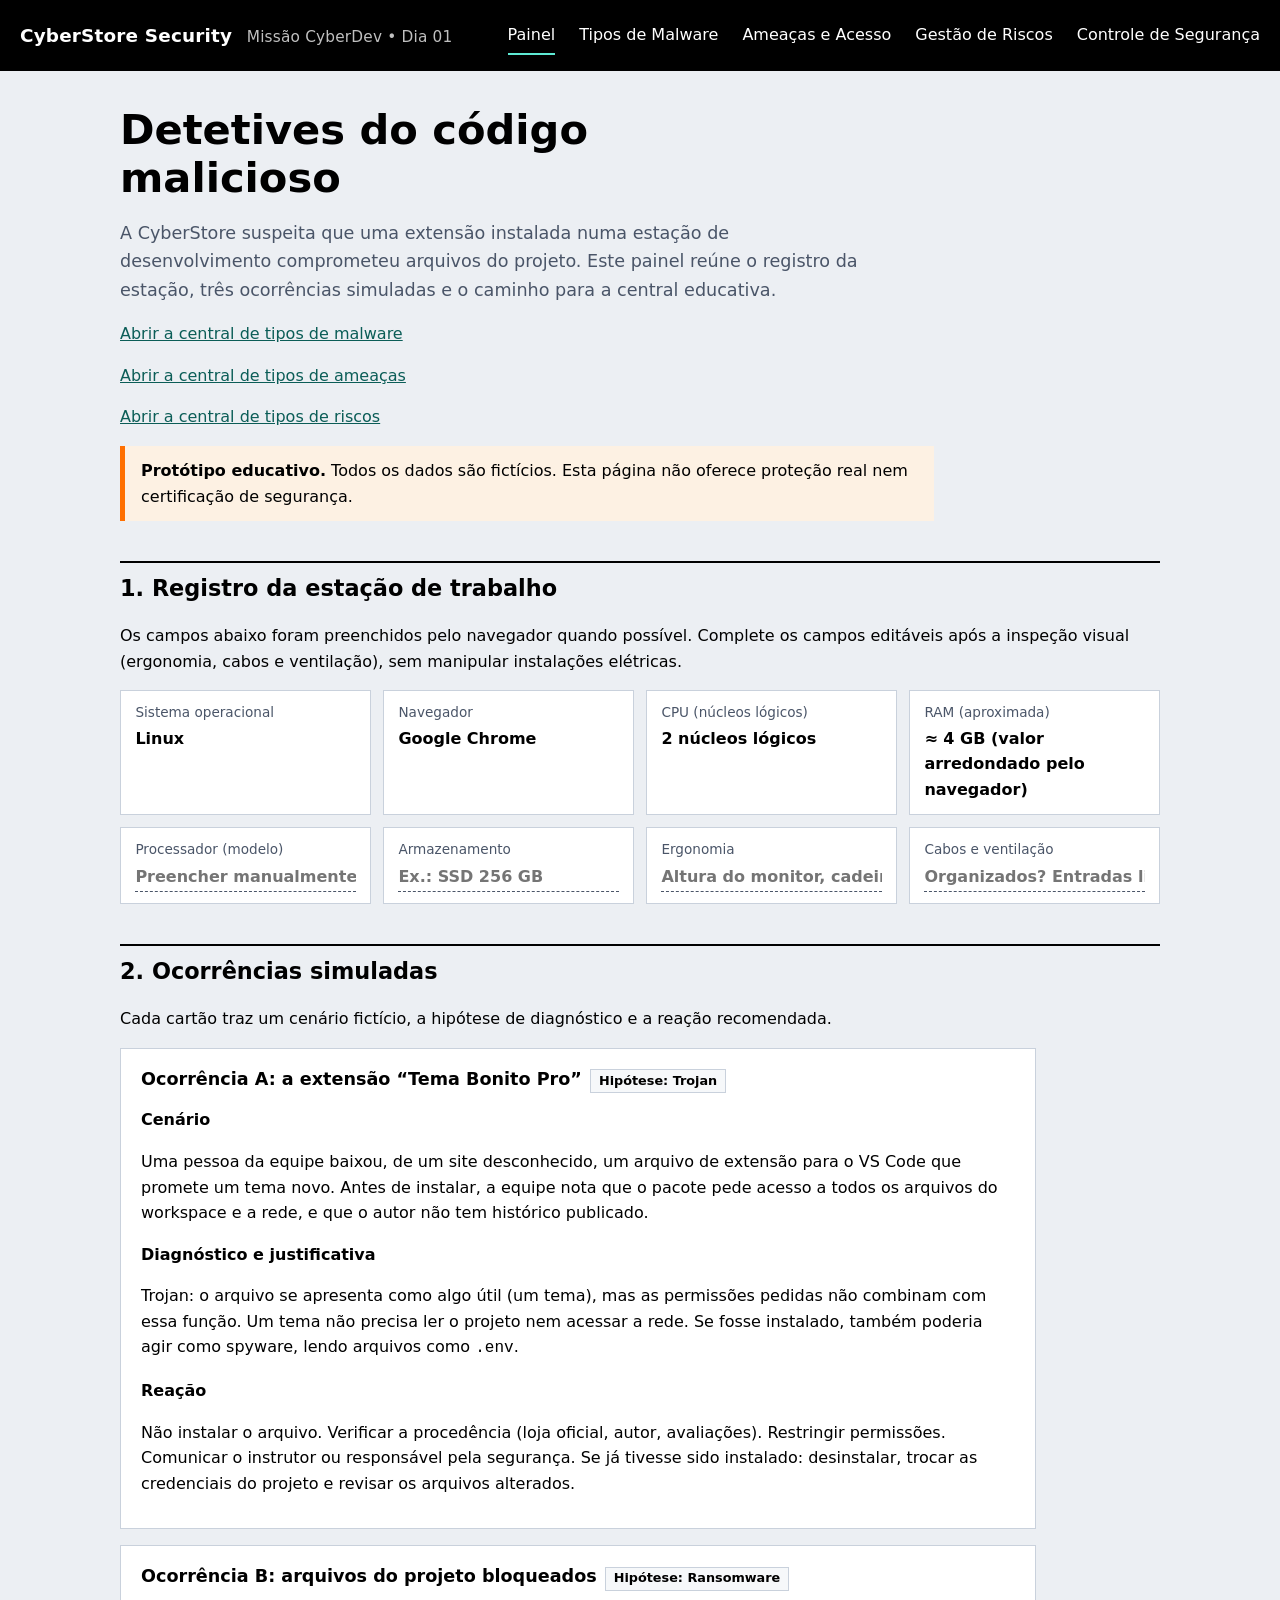
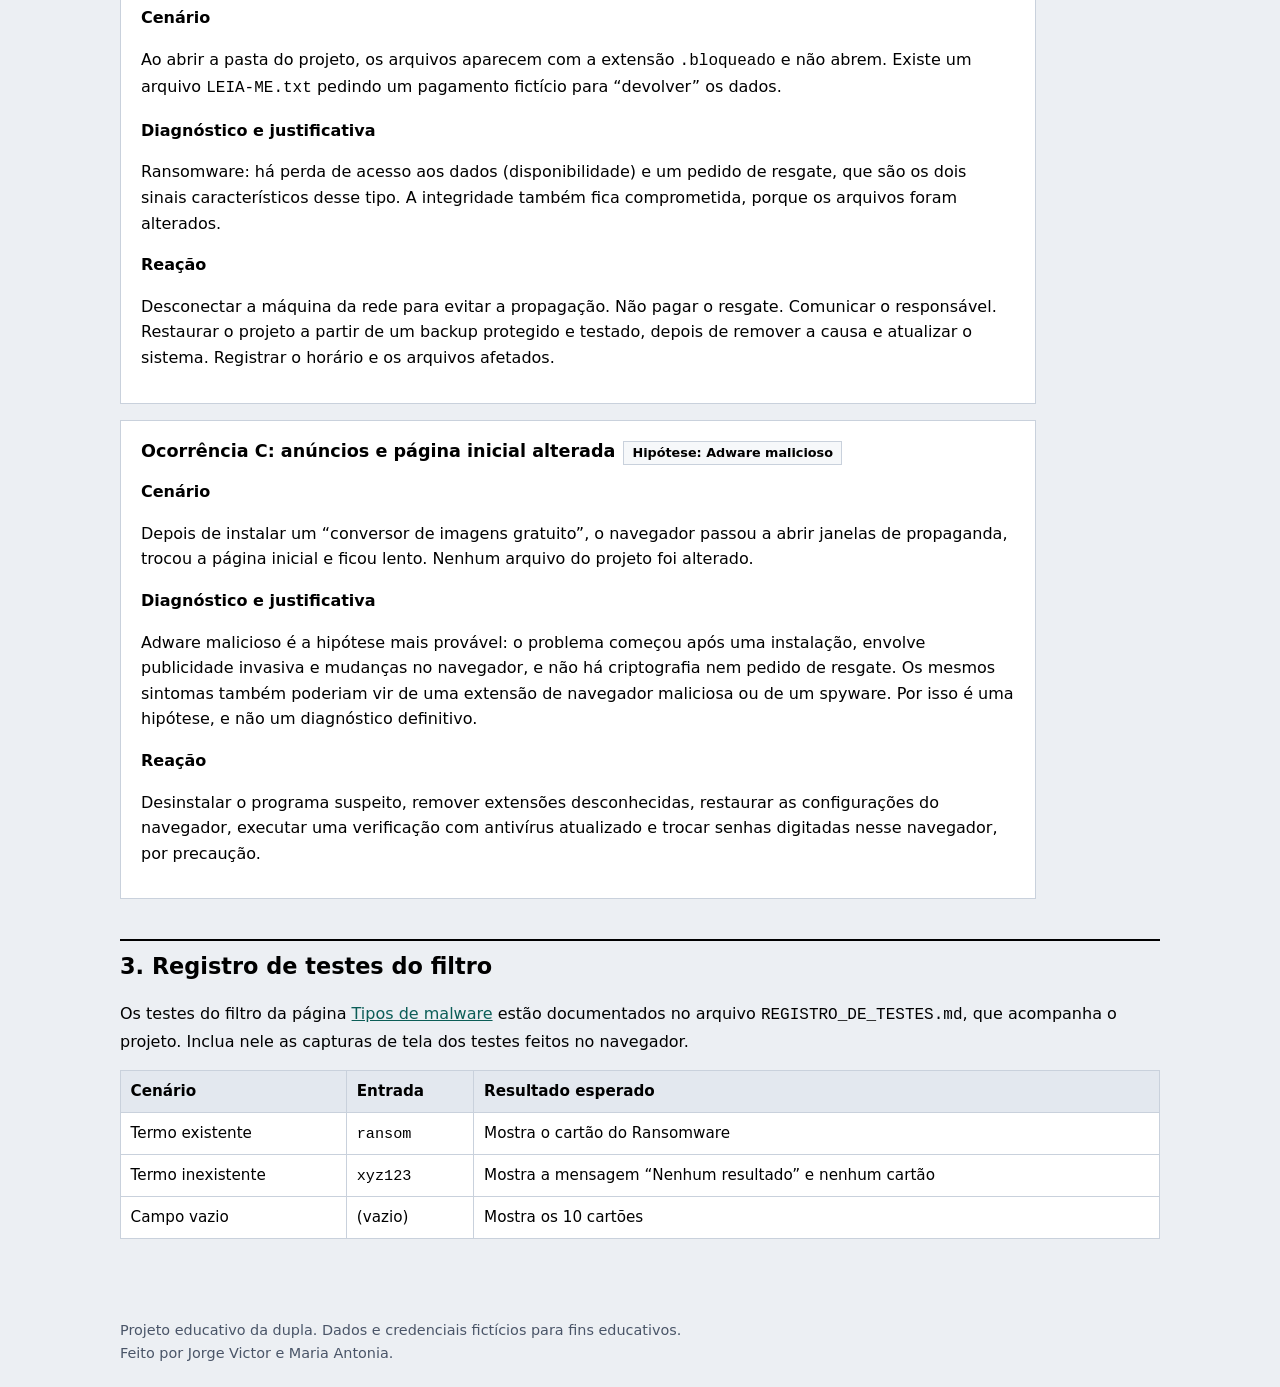
==== commit 277df78b: "DIA 04" ====
--- a/index.html
+++ b/index.html
@@ -1,89 +1,162 @@
 <!DOCTYPE html>
 <html lang="pt-BR">
+
 <head>
-<meta charset="UTF-8">
-<meta name="viewport" content="width=device-width, initial-scale=1">
-<title>CyberStore Security | Central de prevenção contra malware</title>
-<link rel="stylesheet" href="css/style.css">
+  <meta charset="UTF-8">
+  <meta name="viewport" content="width=device-width, initial-scale=1">
+  <title>CyberStore Security | Central de prevenção contra malware</title>
+  <link rel="stylesheet" href="css/style.css">
 </head>
+
 <body>
-<a class="pular" href="#conteudo">Ir para o conteúdo</a>
-<header class="topo"><div class="in">
-<div class="marca">CyberStore Security <small>Missão CyberDev • Fundamentos de Segurança da Tecnologia da Informação</small></div>
-  <nav aria-label="Principal">
-    <a href="index.html" aria-current="page">Painel</a>
-    <a href="malware.html">Tipos de Malware</a>
-    <a href="ameacas.html">Ameaças e Acesso</a>
-    <a href="gestao-riscos.html">Gestão de Riscos</a>
-  </nav>
-</div></header>
+  <a class="pular" href="#conteudo">Ir para o conteúdo</a>
+  <header class="topo">
+    <div class="in">
+      <div class="marca">CyberStore Security <small>Missão CyberDev • Dia 01 </small> </div>
+      <nav aria-label="Principal">
+        <a href="index.html" aria-current="page">Painel</a>
+        <a href="malware.html">Tipos de Malware</a>
+        <a href="ameacas.html">Ameaças e Acesso</a>
+        <a href="gestao-riscos.html">Gestão de Riscos</a>
+        <a href="controles-seguranca.html">Controle de Segurança</a>
+      </nav>
+    </div>
+  </header>
 
-<main id="conteudo">
-  <h1>Detetives do código malicioso</h1>
-  <p class="lead">A CyberStore suspeita que uma extensão instalada numa estação de desenvolvimento comprometeu arquivos do projeto. Este painel reúne o registro da estação, três ocorrências simuladas e o caminho para a central educativa.</p>
-  <p><a href="malware.html">Abrir a central de tipos de malware</a></p>
-  <p><a href="ameacas.html">Abrir a central de tipos de ameaças</a></p>
-  <p><a href="gestao-riscos.html">Abrir a central de tipos de riscos</a></p>
-  <p class="aviso"><strong>Protótipo educativo.</strong> Todos os dados são fictícios. Esta página não oferece proteção real nem certificação de segurança.</p>
+  <main id="conteudo">
+    <h1>Detetives do código malicioso</h1>
+    <p class="lead">A CyberStore suspeita que uma extensão instalada numa estação de desenvolvimento comprometeu
+      arquivos do projeto. Este painel reúne o registro da estação, três ocorrências simuladas e o caminho para a
+      central educativa.</p>
+    <p><a href="malware.html">Abrir a central de tipos de malware</a></p>
+    <p><a href="ameacas.html">Abrir a central de tipos de ameaças</a></p>
+    <p><a href="gestao-riscos.html">Abrir a central de tipos de riscos</a></p>
+    <p class="aviso"><strong>Protótipo educativo.</strong> Todos os dados são fictícios. Esta página não oferece
+      proteção real nem certificação de segurança.</p>
 
-  <h2 id="estacao">1. Registro da estação de trabalho</h2>
-  <p>Os campos abaixo foram preenchidos pelo navegador quando possível. Complete os campos editáveis após a inspeção visual (ergonomia, cabos e ventilação), sem manipular instalações elétricas.</p>
-  <dl class="ficha" id="ficha">
-    <div><dt>Sistema operacional</dt><dd id="f-so">detectando…</dd></div>
-    <div><dt>Navegador</dt><dd id="f-nav">detectando…</dd></div>
-    <div><dt>CPU (núcleos lógicos)</dt><dd id="f-cpu">detectando…</dd></div>
-    <div><dt>RAM (aproximada)</dt><dd id="f-ram">detectando…</dd></div>
-    <div><dt>Processador (modelo)</dt><dd><input aria-label="Modelo do processador" placeholder="Preencher manualmente"></dd></div>
-    <div><dt>Armazenamento</dt><dd><input aria-label="Armazenamento" placeholder="Ex.: SSD 256 GB"></dd></div>
-    <div><dt>Ergonomia</dt><dd><input aria-label="Ergonomia" placeholder="Altura do monitor, cadeira…"></dd></div>
-    <div><dt>Cabos e ventilação</dt><dd><input aria-label="Cabos e ventilação" placeholder="Organizados? Entradas livres?"></dd></div>
-  </dl>
+    <h2 id="estacao">1. Registro da estação de trabalho</h2>
+    <p>Os campos abaixo foram preenchidos pelo navegador quando possível. Complete os campos editáveis após a inspeção
+      visual (ergonomia, cabos e ventilação), sem manipular instalações elétricas.</p>
+    <dl class="ficha" id="ficha">
+      <div>
+        <dt>Sistema operacional</dt>
+        <dd id="f-so">detectando…</dd>
+      </div>
+      <div>
+        <dt>Navegador</dt>
+        <dd id="f-nav">detectando…</dd>
+      </div>
+      <div>
+        <dt>CPU (núcleos lógicos)</dt>
+        <dd id="f-cpu">detectando…</dd>
+      </div>
+      <div>
+        <dt>RAM (aproximada)</dt>
+        <dd id="f-ram">detectando…</dd>
+      </div>
+      <div>
+        <dt>Processador (modelo)</dt>
+        <dd><input aria-label="Modelo do processador" placeholder="Preencher manualmente"></dd>
+      </div>
+      <div>
+        <dt>Armazenamento</dt>
+        <dd><input aria-label="Armazenamento" placeholder="Ex.: SSD 256 GB"></dd>
+      </div>
+      <div>
+        <dt>Ergonomia</dt>
+        <dd><input aria-label="Ergonomia" placeholder="Altura do monitor, cadeira…"></dd>
+      </div>
+      <div>
+        <dt>Cabos e ventilação</dt>
+        <dd><input aria-label="Cabos e ventilação" placeholder="Organizados? Entradas livres?"></dd>
+      </div>
+    </dl>
 
-  <h2 id="ocorrencias">2. Ocorrências simuladas</h2>
-  <p>Cada cartão traz um cenário fictício, a hipótese de diagnóstico e a reação recomendada.</p>
+    <h2 id="ocorrencias">2. Ocorrências simuladas</h2>
+    <p>Cada cartão traz um cenário fictício, a hipótese de diagnóstico e a reação recomendada.</p>
 
-  <article class="ocorrencia">
-    <h3>Ocorrência A: a extensão “Tema Bonito Pro” <span class="tag">Hipótese: Trojan</span></h3>
-    <span class="rotulo">Cenário</span>
-    <p>Uma pessoa da equipe baixou, de um site desconhecido, um arquivo de extensão para o VS Code que promete um tema novo. Antes de instalar, a equipe nota que o pacote pede acesso a todos os arquivos do workspace e a rede, e que o autor não tem histórico publicado.</p>
-    <span class="rotulo">Diagnóstico e justificativa</span>
-    <p>Trojan: o arquivo se apresenta como algo útil (um tema), mas as permissões pedidas não combinam com essa função. Um tema não precisa ler o projeto nem acessar a rede. Se fosse instalado, também poderia agir como spyware, lendo arquivos como <code>.env</code>.</p>
-    <span class="rotulo">Reação</span>
-    <p>Não instalar o arquivo. Verificar a procedência (loja oficial, autor, avaliações). Restringir permissões. Comunicar o instrutor ou responsável pela segurança. Se já tivesse sido instalado: desinstalar, trocar as credenciais do projeto e revisar os arquivos alterados.</p>
-  </article>
+    <article class="ocorrencia">
+      <h3>Ocorrência A: a extensão “Tema Bonito Pro” <span class="tag">Hipótese: Trojan</span></h3>
+      <span class="rotulo">Cenário</span>
+      <p>Uma pessoa da equipe baixou, de um site desconhecido, um arquivo de extensão para o VS Code que promete um tema
+        novo. Antes de instalar, a equipe nota que o pacote pede acesso a todos os arquivos do workspace e a rede, e que
+        o autor não tem histórico publicado.</p>
+      <span class="rotulo">Diagnóstico e justificativa</span>
+      <p>Trojan: o arquivo se apresenta como algo útil (um tema), mas as permissões pedidas não combinam com essa
+        função. Um tema não precisa ler o projeto nem acessar a rede. Se fosse instalado, também poderia agir como
+        spyware, lendo arquivos como <code>.env</code>.</p>
+      <span class="rotulo">Reação</span>
+      <p>Não instalar o arquivo. Verificar a procedência (loja oficial, autor, avaliações). Restringir permissões.
+        Comunicar o instrutor ou responsável pela segurança. Se já tivesse sido instalado: desinstalar, trocar as
+        credenciais do projeto e revisar os arquivos alterados.</p>
+    </article>
 
-  <article class="ocorrencia">
-    <h3>Ocorrência B: arquivos do projeto bloqueados <span class="tag">Hipótese: Ransomware</span></h3>
-    <span class="rotulo">Cenário</span>
-    <p>Ao abrir a pasta do projeto, os arquivos aparecem com a extensão <code>.bloqueado</code> e não abrem. Existe um arquivo <code>LEIA-ME.txt</code> pedindo um pagamento fictício para “devolver” os dados.</p>
-    <span class="rotulo">Diagnóstico e justificativa</span>
-    <p>Ransomware: há perda de acesso aos dados (disponibilidade) e um pedido de resgate, que são os dois sinais característicos desse tipo. A integridade também fica comprometida, porque os arquivos foram alterados.</p>
-    <span class="rotulo">Reação</span>
-    <p>Desconectar a máquina da rede para evitar a propagação. Não pagar o resgate. Comunicar o responsável. Restaurar o projeto a partir de um backup protegido e testado, depois de remover a causa e atualizar o sistema. Registrar o horário e os arquivos afetados.</p>
-  </article>
+    <article class="ocorrencia">
+      <h3>Ocorrência B: arquivos do projeto bloqueados <span class="tag">Hipótese: Ransomware</span></h3>
+      <span class="rotulo">Cenário</span>
+      <p>Ao abrir a pasta do projeto, os arquivos aparecem com a extensão <code>.bloqueado</code> e não abrem. Existe um
+        arquivo <code>LEIA-ME.txt</code> pedindo um pagamento fictício para “devolver” os dados.</p>
+      <span class="rotulo">Diagnóstico e justificativa</span>
+      <p>Ransomware: há perda de acesso aos dados (disponibilidade) e um pedido de resgate, que são os dois sinais
+        característicos desse tipo. A integridade também fica comprometida, porque os arquivos foram alterados.</p>
+      <span class="rotulo">Reação</span>
+      <p>Desconectar a máquina da rede para evitar a propagação. Não pagar o resgate. Comunicar o responsável. Restaurar
+        o projeto a partir de um backup protegido e testado, depois de remover a causa e atualizar o sistema. Registrar
+        o horário e os arquivos afetados.</p>
+    </article>
 
-  <article class="ocorrencia">
-    <h3>Ocorrência C: anúncios e página inicial alterada <span class="tag">Hipótese: Adware malicioso</span></h3>
-    <span class="rotulo">Cenário</span>
-    <p>Depois de instalar um “conversor de imagens gratuito”, o navegador passou a abrir janelas de propaganda, trocou a página inicial e ficou lento. Nenhum arquivo do projeto foi alterado.</p>
-    <span class="rotulo">Diagnóstico e justificativa</span>
-    <p>Adware malicioso é a hipótese mais provável: o problema começou após uma instalação, envolve publicidade invasiva e mudanças no navegador, e não há criptografia nem pedido de resgate. Os mesmos sintomas também poderiam vir de uma extensão de navegador maliciosa ou de um spyware. Por isso é uma hipótese, e não um diagnóstico definitivo.</p>
-    <span class="rotulo">Reação</span>
-    <p>Desinstalar o programa suspeito, remover extensões desconhecidas, restaurar as configurações do navegador, executar uma verificação com antivírus atualizado e trocar senhas digitadas nesse navegador, por precaução.</p>
-  </article>
+    <article class="ocorrencia">
+      <h3>Ocorrência C: anúncios e página inicial alterada <span class="tag">Hipótese: Adware malicioso</span></h3>
+      <span class="rotulo">Cenário</span>
+      <p>Depois de instalar um “conversor de imagens gratuito”, o navegador passou a abrir janelas de propaganda, trocou
+        a página inicial e ficou lento. Nenhum arquivo do projeto foi alterado.</p>
+      <span class="rotulo">Diagnóstico e justificativa</span>
+      <p>Adware malicioso é a hipótese mais provável: o problema começou após uma instalação, envolve publicidade
+        invasiva e mudanças no navegador, e não há criptografia nem pedido de resgate. Os mesmos sintomas também
+        poderiam vir de uma extensão de navegador maliciosa ou de um spyware. Por isso é uma hipótese, e não um
+        diagnóstico definitivo.</p>
+      <span class="rotulo">Reação</span>
+      <p>Desinstalar o programa suspeito, remover extensões desconhecidas, restaurar as configurações do navegador,
+        executar uma verificação com antivírus atualizado e trocar senhas digitadas nesse navegador, por precaução.</p>
+    </article>
 
-  <h2 id="testes">3. Registro de testes do filtro</h2>
-  <p>Os testes do filtro da página <a href="malware.html">Tipos de malware</a> estão documentados no arquivo <code>REGISTRO_DE_TESTES.md</code>, que acompanha o projeto. Inclua nele as capturas de tela dos testes feitos no navegador.</p>
-  <div class="rolagem"><table>
-    <thead><tr><th>Cenário</th><th>Entrada</th><th>Resultado esperado</th></tr></thead>
-    <tbody>
-      <tr><td>Termo existente</td><td><code>ransom</code></td><td>Mostra o cartão do Ransomware</td></tr>
-      <tr><td>Termo inexistente</td><td><code>xyz123</code></td><td>Mostra a mensagem “Nenhum resultado” e nenhum cartão</td></tr>
-      <tr><td>Campo vazio</td><td>(vazio)</td><td>Mostra os 10 cartões</td></tr>
-    </tbody>
-  </table></div>
-</main>
-<footer>Projeto educativo da dupla. Dados e credenciais fictícios para fins educativos.<br>Feito por Jorge Victor e Maria Antonia.</footer>
-<script src="js/script.js"></script>
+    <h2 id="testes">3. Registro de testes do filtro</h2>
+    <p>Os testes do filtro da página <a href="malware.html">Tipos de malware</a> estão documentados no arquivo
+      <code>REGISTRO_DE_TESTES.md</code>, que acompanha o projeto. Inclua nele as capturas de tela dos testes feitos no
+      navegador.
+    </p>
+    <div class="rolagem">
+      <table>
+        <thead>
+          <tr>
+            <th>Cenário</th>
+            <th>Entrada</th>
+            <th>Resultado esperado</th>
+          </tr>
+        </thead>
+        <tbody>
+          <tr>
+            <td>Termo existente</td>
+            <td><code>ransom</code></td>
+            <td>Mostra o cartão do Ransomware</td>
+          </tr>
+          <tr>
+            <td>Termo inexistente</td>
+            <td><code>xyz123</code></td>
+            <td>Mostra a mensagem “Nenhum resultado” e nenhum cartão</td>
+          </tr>
+          <tr>
+            <td>Campo vazio</td>
+            <td>(vazio)</td>
+            <td>Mostra os 10 cartões</td>
+          </tr>
+        </tbody>
+      </table>
+    </div>
+  </main>
+  <footer>Projeto educativo da dupla. Dados e credenciais fictícios para fins educativos.<br>Feito por Jorge Victor e
+    Maria Antonia.</footer>
+  <script src="js/script.js"></script>
 </body>
-</html>
+
+</html>
--- a/css/style.css
+++ b/css/style.css
@@ -1,94 +1,672 @@
-:root{
-  --fundo:#ECEFF3; --painel:#FFFFFF; --tinta:#172033; --tinta-2:#4A5568;
-  --linha:#C9D1DC; --acento:#0F766E; --acento-2:#0B5D57; --alerta:#B45309; --alerta-bg:#FDF1E3;
-  --foco:#1D4ED8;
-}
-*{box-sizing:border-box}
-html{scroll-behavior:smooth}
-body{margin:0;background:var(--fundo);color:var(--tinta);
-  font:16px/1.6 "Segoe UI",system-ui,-apple-system,Roboto,"Helvetica Neue",Arial,sans-serif}
-a{color:var(--acento-2)}
-a:focus-visible,button:focus-visible,input:focus-visible,summary:focus-visible,select:focus-visible{outline:3px solid var(--foco);outline-offset:2px}
-.pular{position:absolute;left:-999px;top:0;background:var(--tinta);color:#fff;padding:.5rem 1rem}
-.pular:focus{left:0;z-index:10}
-
-header.topo{background:var(--tinta);color:#fff;padding:1rem 1.25rem}
-header.topo .in{width:100%;max-width:1600px;margin:auto;display:flex;flex-wrap:nowrap;gap:1rem 2rem;align-items:center;justify-content:space-between}
-.marca{font-weight:700;font-size:1.15rem;letter-spacing:.01em;white-space:nowrap}
-.marca small{font-weight:400;opacity:.75;margin-left:.5rem}
-header.topo nav{display:flex;align-items:center;gap:1.5rem;flex-shrink:0}
-header.topo nav a{color:#fff;text-decoration:none;padding:.35rem 0;border-bottom:2px solid transparent;margin:0}
-header.topo nav a:hover{color:#99F6E4}
-header.topo nav a[aria-current="page"]{border-bottom-color:#5EEAD4}
-
-main{max-width:1080px;margin:auto;padding:2rem 1.25rem 4rem}
-h1{font-size:clamp(1.8rem,4vw,2.6rem);line-height:1.15;margin:.2rem 0 .75rem;max-width:20ch}
-h2{font-size:1.4rem;margin:2.5rem 0 .75rem;padding-top:.5rem;border-top:2px solid var(--tinta)}
-h3{font-size:1.1rem;margin:0 0 .35rem}
-.lead{font-size:1.1rem;color:var(--tinta-2);max-width:68ch}
-.aviso{background:var(--alerta-bg);border-left:5px solid var(--alerta);padding:.75rem 1rem;max-width:80ch;margin:1rem 0}
-
-.ficha{display:grid;grid-template-columns:repeat(auto-fit,minmax(200px,1fr));gap:.75rem;margin:1rem 0}
-.ficha div{background:var(--painel);border:1px solid var(--linha);padding:.7rem .9rem}
-.ficha dt{font-size:.85rem;color:var(--tinta-2)}
-.ficha dd{margin:.1rem 0 0;font-weight:600;word-break:break-word}
-.ficha input{width:100%;font:inherit;border:0;border-bottom:1px dashed var(--tinta-2);background:transparent;padding:.1rem 0}
-
-.busca{display:flex;flex-wrap:wrap;gap:.75rem;align-items:end;background:var(--painel);border:1px solid var(--linha);padding:1rem;margin:1rem 0}
-.busca label{display:block;font-weight:600;margin-bottom:.25rem}
-.busca input[type=search],.busca select{font:inherit;padding:.55rem .7rem;border:1px solid var(--tinta-2);background:#fff;min-width:240px}
-.busca button{font:inherit;padding:.6rem 1rem;border:1px solid var(--tinta);background:var(--tinta);color:#fff;cursor:pointer}
-.busca button.sec{background:#fff;color:var(--tinta)}
-.login-demo{display:grid;grid-template-columns:repeat(auto-fit,minmax(220px,1fr));gap:.75rem;align-items:end;background:var(--painel);border:1px solid var(--linha);padding:1rem;margin:1rem 0;max-width:760px}
-.login-demo label{display:block;font-weight:600;margin-bottom:.25rem}
-.login-demo input{width:100%;font:inherit;padding:.55rem .7rem;border:1px solid var(--tinta-2);background:#fff}
-.login-demo button{font:inherit;padding:.6rem 1rem;border:1px solid var(--tinta);background:var(--tinta);color:#fff;cursor:pointer}
-.login-demo button:disabled{opacity:.65;cursor:not-allowed}
-#login-status{min-height:1.6em;font-weight:600}
-#status{margin:.5rem 0 1rem;font-weight:600}
-#vazio{background:var(--painel);border:2px dashed var(--linha);padding:1.25rem;display:none}
-
-.grade{display:grid;grid-template-columns:repeat(auto-fill,minmax(310px,1fr));gap:1rem;align-items:start}
-.cartao{background:var(--painel);border:1px solid var(--linha);border-left:6px solid var(--acento);padding:1rem 1.1rem}
-.cartao[data-cat="Extorsão"]{border-left-color:var(--alerta)}
-.cartao[data-cat="Espionagem"]{border-left-color:#6D28D9}
-.cartao[data-cat="Acesso e ocultação"]{border-left-color:#9F1239}
-.cartao[data-cat="Automação e publicidade"]{border-left-color:#475569}
-.cartao[hidden]{display:none}
-.tag{display:inline-block;font-size:.8rem;border:1px solid var(--linha);padding:.05rem .5rem;margin:0 .3rem .4rem 0;background:#F6F8FA}
-.cartao p{margin:.3rem 0}
-.cartao ul{margin:.2rem 0 .5rem 1.1rem;padding:0}
-details{margin-top:.6rem;border-top:1px solid var(--linha);padding-top:.5rem}
-summary{cursor:pointer;font-weight:600}
-.cid{display:flex;gap:.4rem;margin:.5rem 0}
-.cid span{font-size:.8rem;padding:.1rem .5rem;border:1px solid var(--linha);background:#F6F8FA}
-.cid span.on{background:var(--tinta);color:#fff;border-color:var(--tinta)}
-
-.sintomas{display:grid;grid-template-columns:repeat(auto-fit,minmax(260px,1fr));gap:.4rem .9rem;background:var(--painel);border:1px solid var(--linha);padding:1rem;margin:1rem 0}
-.sintomas label{display:flex;gap:.5rem;align-items:flex-start}
-#hipoteses{list-style:none;margin:1rem 0;padding:0;display:grid;gap:.5rem}
-#hipoteses li{background:var(--painel);border:1px solid var(--linha);padding:.6rem .9rem}
-.barra{height:8px;background:var(--linha);margin-top:.35rem}
-.barra i{display:block;height:100%;background:var(--acento)}
-
-.ocorrencia{background:var(--painel);border:1px solid var(--linha);padding:1rem 1.25rem;margin:1rem 0;max-width:90ch}
-.ocorrencia h3{display:flex;flex-wrap:wrap;gap:.5rem;align-items:baseline}
-.ocorrencia .rotulo{font-weight:700;display:block;margin-top:.5rem}
-table{border-collapse:collapse;width:100%;background:var(--painel);font-size:.95rem}
-th,td{border:1px solid var(--linha);padding:.5rem .6rem;text-align:left;vertical-align:top}
-th{background:#E3E8EF}
-.rolagem{overflow-x:auto}
-footer{max-width:1080px;margin:auto;padding:1rem 1.25rem 2rem;color:var(--tinta-2);font-size:.9rem}
-.topo nav a{white-space:nowrap}
-.topo nav{flex-wrap:wrap}
-.metricas{display:grid;grid-template-columns:repeat(auto-fit,minmax(120px,1fr));gap:.65rem;margin:1rem 0}
-.metrica,.painel,.form-painel{background:var(--painel);border:1px solid var(--linha);padding:1rem}
-.metrica{display:grid;gap:.15rem}.metrica span{color:var(--tinta-2);font-size:.9rem}.metrica strong{font-size:1.65rem;line-height:1.2}
-.graficos{display:grid;grid-template-columns:repeat(auto-fit,minmax(min(100%,320px),1fr));gap:1rem}
-.grafico{display:grid;gap:.7rem;margin-top:.8rem}.barra-topo{display:flex;justify-content:space-between;gap:1rem}.trilho{height:12px;background:#e3e8ef;border-radius:8px;overflow:hidden}.trilho i{display:block;height:100%;border-radius:8px}
-.form-painel{margin:1rem 0}.campos{display:grid;grid-template-columns:repeat(auto-fit,minmax(min(100%,220px),1fr));gap:.75rem}.campos label{display:grid;gap:.25rem;font-weight:600}.campos input,.campos select,.campos textarea{width:100%;font:inherit;padding:.5rem .65rem;border:1px solid var(--tinta-2);background:#fff;color:var(--tinta)}.campos textarea{resize:vertical}.campos .largo,.pontuacao{grid-column:1/-1}.pontuacao{font-weight:700;margin:0;padding:.6rem;background:#e8f4f1;border-left:4px solid var(--acento)}
-.acoes{display:flex;gap:.6rem;flex-wrap:wrap;margin-top:.8rem}.acoes button,.rolagem button{font:inherit;padding:.45rem .8rem;border:1px solid var(--tinta);background:var(--tinta);color:#fff;cursor:pointer;margin:.1rem}.acoes .sec,.rolagem button.sec{background:#fff;color:var(--tinta)}.mensagem{min-height:1.5em;font-weight:600;margin:.5rem 0 0}.pdca{display:grid;grid-template-columns:repeat(auto-fit,minmax(min(100%,220px),1fr));gap:.8rem}.pdca article{background:var(--painel);border:1px solid var(--linha);border-top:5px solid var(--acento);padding:1rem}.pdca p{margin:.25rem 0 0}
-@media(max-width:560px){header.topo nav{width:100%;gap:.25rem .85rem}.topo nav a{font-size:.92rem}.rolagem table{min-width:680px}.acoes button{flex:1}}
-@media (prefers-reduced-motion:reduce){html{scroll-behavior:auto}}
-@media (max-width:1000px){header.topo .in{flex-wrap:wrap}header.topo nav{gap:1.25rem}}
-@media (max-width:560px){header.topo .in{align-items:flex-start}header.topo nav{flex-wrap:wrap;gap:.5rem 1rem}.busca input[type=search],.busca select{min-width:0;width:100%}.busca>div{width:100%}}
+:root {
+  --fundo: #ECEFF3;
+  --painel: #FFFFFF;
+  --tinta: #000000;
+  --tinta-2: #4A5568;
+  --linha: #C9D1DC;
+  --acento: #0F766E;
+  --acento-2: #0B5D57;
+  --alerta: #ff6f00;
+  --alerta-bg: #FDF1E3;
+  --foco: #1D4ED8;
+}
+
+* {
+  box-sizing: border-box
+}
+
+html {
+  scroll-behavior: smooth
+}
+
+body {
+  margin: 0;
+  background: var(--fundo);
+  color: var(--tinta);
+  font: 16px/1.6 "Segoe UI", system-ui, -apple-system, Roboto, "Helvetica Neue", Arial, sans-serif
+}
+
+a {
+  color: var(--acento-2)
+}
+
+a:focus-visible,
+button:focus-visible,
+input:focus-visible,
+summary:focus-visible,
+select:focus-visible {
+  outline: 3px solid var(--foco);
+  outline-offset: 2px
+}
+
+.pular {
+  position: absolute;
+  left: -999px;
+  top: 0;
+  background: var(--tinta);
+  color: #fff;
+  padding: .5rem 1rem
+}
+
+.pular:focus {
+  left: 0;
+  z-index: 10
+}
+
+header.topo {
+  background: var(--tinta);
+  color: #fff;
+  padding: 1rem 1.25rem
+}
+
+header.topo .in {
+  width: 100%;
+  max-width: 1600px;
+  margin: auto;
+  display: flex;
+  flex-wrap: nowrap;
+  gap: 1rem 2rem;
+  align-items: center;
+  justify-content: space-between
+}
+
+.marca {
+  font-weight: 700;
+  font-size: 1.15rem;
+  letter-spacing: .01em;
+  white-space: nowrap
+}
+
+.marca small {
+  font-weight: 400;
+  opacity: .75;
+  margin-left: .5rem
+}
+
+header.topo nav {
+  display: flex;
+  align-items: center;
+  gap: 1.5rem;
+  flex-shrink: 0
+}
+
+header.topo nav a {
+  color: #fff;
+  text-decoration: none;
+  padding: .35rem 0;
+  border-bottom: 2px solid transparent;
+  margin: 0
+}
+
+header.topo nav a:hover {
+  color: #99F6E4
+}
+
+header.topo nav a[aria-current="page"] {
+  border-bottom-color: #5EEAD4
+}
+
+main {
+  max-width: 1080px;
+  margin: auto;
+  padding: 2rem 1.25rem 4rem
+}
+
+h1 {
+  font-size: clamp(1.8rem, 4vw, 2.6rem);
+  line-height: 1.15;
+  margin: .2rem 0 .75rem;
+  max-width: 20ch
+}
+
+h2 {
+  font-size: 1.4rem;
+  margin: 2.5rem 0 .75rem;
+  padding-top: .5rem;
+  border-top: 2px solid var(--tinta)
+}
+
+h3 {
+  font-size: 1.1rem;
+  margin: 0 0 .35rem
+}
+
+.lead {
+  font-size: 1.1rem;
+  color: var(--tinta-2);
+  max-width: 68ch
+}
+
+.aviso {
+  background: var(--alerta-bg);
+  border-left: 5px solid var(--alerta);
+  padding: .75rem 1rem;
+  max-width: 80ch;
+  margin: 1rem 0
+}
+
+.ficha {
+  display: grid;
+  grid-template-columns: repeat(auto-fit, minmax(200px, 1fr));
+  gap: .75rem;
+  margin: 1rem 0
+}
+
+.ficha div {
+  background: var(--painel);
+  border: 1px solid var(--linha);
+  padding: .7rem .9rem
+}
+
+.ficha dt {
+  font-size: .85rem;
+  color: var(--tinta-2)
+}
+
+.ficha dd {
+  margin: .1rem 0 0;
+  font-weight: 600;
+  word-break: break-word
+}
+
+.ficha input {
+  width: 100%;
+  font: inherit;
+  border: 0;
+  border-bottom: 1px dashed var(--tinta-2);
+  background: transparent;
+  padding: .1rem 0
+}
+
+.busca {
+  display: flex;
+  flex-wrap: wrap;
+  gap: .75rem;
+  align-items: end;
+  background: var(--painel);
+  border: 1px solid var(--linha);
+  padding: 1rem;
+  margin: 1rem 0
+}
+
+.busca label {
+  display: block;
+  font-weight: 600;
+  margin-bottom: .25rem
+}
+
+.busca input[type=search],
+.busca select {
+  font: inherit;
+  padding: .55rem .7rem;
+  border: 1px solid var(--tinta-2);
+  background: #fff;
+  min-width: 240px
+}
+
+.busca button {
+  font: inherit;
+  padding: .6rem 1rem;
+  border: 1px solid var(--tinta);
+  background: var(--tinta);
+  color: #fff;
+  cursor: pointer
+}
+
+.busca button.sec {
+  background: #fff;
+  color: var(--tinta)
+}
+
+.login-demo {
+  display: grid;
+  grid-template-columns: repeat(auto-fit, minmax(220px, 1fr));
+  gap: .75rem;
+  align-items: end;
+  background: var(--painel);
+  border: 1px solid var(--linha);
+  padding: 1rem;
+  margin: 1rem 0;
+  max-width: 760px
+}
+
+.login-demo label {
+  display: block;
+  font-weight: 600;
+  margin-bottom: .25rem
+}
+
+.login-demo input {
+  width: 100%;
+  font: inherit;
+  padding: .55rem .7rem;
+  border: 1px solid var(--tinta-2);
+  background: #fff
+}
+
+.login-demo button {
+  font: inherit;
+  padding: .6rem 1rem;
+  border: 1px solid var(--tinta);
+  background: var(--tinta);
+  color: #fff;
+  cursor: pointer
+}
+
+.login-demo button:disabled {
+  opacity: .65;
+  cursor: not-allowed
+}
+
+#login-status {
+  min-height: 1.6em;
+  font-weight: 600
+}
+
+#status {
+  margin: .5rem 0 1rem;
+  font-weight: 600
+}
+
+#vazio {
+  background: var(--painel);
+  border: 2px dashed var(--linha);
+  padding: 1.25rem;
+  display: none
+}
+
+.grade {
+  display: grid;
+  grid-template-columns: repeat(auto-fill, minmax(310px, 1fr));
+  gap: 1rem;
+  align-items: start
+}
+
+.cartao {
+  background: var(--painel);
+  border: 1px solid var(--linha);
+  border-left: 6px solid var(--acento);
+  padding: 1rem 1.1rem
+}
+
+.cartao[data-cat="Extorsão"] {
+  border-left-color: var(--alerta)
+}
+
+.cartao[data-cat="Espionagem"] {
+  border-left-color: #6D28D9
+}
+
+.cartao[data-cat="Acesso e ocultação"] {
+  border-left-color: #9F1239
+}
+
+.cartao[data-cat="Automação e publicidade"] {
+  border-left-color: #475569
+}
+
+.cartao[hidden] {
+  display: none
+}
+
+.tag {
+  display: inline-block;
+  font-size: .8rem;
+  border: 1px solid var(--linha);
+  padding: .05rem .5rem;
+  margin: 0 .3rem .4rem 0;
+  background: #F6F8FA
+}
+
+.cartao p {
+  margin: .3rem 0
+}
+
+.cartao ul {
+  margin: .2rem 0 .5rem 1.1rem;
+  padding: 0
+}
+
+details {
+  margin-top: .6rem;
+  border-top: 1px solid var(--linha);
+  padding-top: .5rem
+}
+
+summary {
+  cursor: pointer;
+  font-weight: 600
+}
+
+.cid {
+  display: flex;
+  gap: .4rem;
+  margin: .5rem 0
+}
+
+.cid span {
+  font-size: .8rem;
+  padding: .1rem .5rem;
+  border: 1px solid var(--linha);
+  background: #F6F8FA
+}
+
+.cid span.on {
+  background: var(--tinta);
+  color: #fff;
+  border-color: var(--tinta)
+}
+
+.sintomas {
+  display: grid;
+  grid-template-columns: repeat(auto-fit, minmax(260px, 1fr));
+  gap: .4rem .9rem;
+  background: var(--painel);
+  border: 1px solid var(--linha);
+  padding: 1rem;
+  margin: 1rem 0
+}
+
+.sintomas label {
+  display: flex;
+  gap: .5rem;
+  align-items: flex-start
+}
+
+#hipoteses {
+  list-style: none;
+  margin: 1rem 0;
+  padding: 0;
+  display: grid;
+  gap: .5rem
+}
+
+#hipoteses li {
+  background: var(--painel);
+  border: 1px solid var(--linha);
+  padding: .6rem .9rem
+}
+
+.barra {
+  height: 8px;
+  background: var(--linha);
+  margin-top: .35rem
+}
+
+.barra i {
+  display: block;
+  height: 100%;
+  background: var(--acento)
+}
+
+.ocorrencia {
+  background: var(--painel);
+  border: 1px solid var(--linha);
+  padding: 1rem 1.25rem;
+  margin: 1rem 0;
+  max-width: 90ch
+}
+
+.ocorrencia h3 {
+  display: flex;
+  flex-wrap: wrap;
+  gap: .5rem;
+  align-items: baseline
+}
+
+.ocorrencia .rotulo {
+  font-weight: 700;
+  display: block;
+  margin-top: .5rem
+}
+
+table {
+  border-collapse: collapse;
+  width: 100%;
+  background: var(--painel);
+  font-size: .95rem
+}
+
+th,
+td {
+  border: 1px solid var(--linha);
+  padding: .5rem .6rem;
+  text-align: left;
+  vertical-align: top
+}
+
+th {
+  background: #E3E8EF
+}
+
+.rolagem {
+  overflow-x: auto
+}
+
+footer {
+  max-width: 1080px;
+  margin: auto;
+  padding: 1rem 1.25rem 2rem;
+  color: var(--tinta-2);
+  font-size: .9rem
+}
+
+.topo nav a {
+  white-space: nowrap
+}
+
+.topo nav {
+  flex-wrap: wrap
+}
+
+.metricas {
+  display: grid;
+  grid-template-columns: repeat(auto-fit, minmax(120px, 1fr));
+  gap: .65rem;
+  margin: 1rem 0
+}
+
+.metrica,
+.painel,
+.form-painel {
+  background: var(--painel);
+  border: 1px solid var(--linha);
+  padding: 1rem
+}
+
+.metrica {
+  display: grid;
+  gap: .15rem
+}
+
+.metrica span {
+  color: var(--tinta-2);
+  font-size: .9rem
+}
+
+.metrica strong {
+  font-size: 1.65rem;
+  line-height: 1.2
+}
+
+.graficos {
+  display: grid;
+  grid-template-columns: repeat(auto-fit, minmax(min(100%, 320px), 1fr));
+  gap: 1rem
+}
+
+.grafico {
+  display: grid;
+  gap: .7rem;
+  margin-top: .8rem
+}
+
+.barra-topo {
+  display: flex;
+  justify-content: space-between;
+  gap: 1rem
+}
+
+.trilho {
+  height: 12px;
+  background: #e3e8ef;
+  border-radius: 8px;
+  overflow: hidden
+}
+
+.trilho i {
+  display: block;
+  height: 100%;
+  border-radius: 8px
+}
+
+.form-painel {
+  margin: 1rem 0
+}
+
+.campos {
+  display: grid;
+  grid-template-columns: repeat(auto-fit, minmax(min(100%, 220px), 1fr));
+  gap: .75rem
+}
+
+.campos label {
+  display: grid;
+  gap: .25rem;
+  font-weight: 600
+}
+
+.campos input,
+.campos select,
+.campos textarea {
+  width: 100%;
+  font: inherit;
+  padding: .5rem .65rem;
+  border: 1px solid var(--tinta-2);
+  background: #fff;
+  color: var(--tinta)
+}
+
+.campos textarea {
+  resize: none
+}
+
+textarea {
+  resize: none
+}
+
+.campos .largo,
+.pontuacao {
+  grid-column: 1/-1
+}
+
+.pontuacao {
+  font-weight: 700;
+  margin: 0;
+  padding: .6rem;
+  background: #e8f4f1;
+  border-left: 4px solid var(--acento)
+}
+
+.acoes {
+  display: flex;
+  gap: .6rem;
+  flex-wrap: wrap;
+  margin-top: .8rem
+}
+
+.acoes button,
+.rolagem button {
+  font: inherit;
+  padding: .45rem .8rem;
+  border: 1px solid var(--tinta);
+  background: var(--tinta);
+  color: #fff;
+  cursor: pointer;
+  margin: .1rem
+}
+
+.acoes .sec,
+.rolagem button.sec {
+  background: #fff;
+  color: var(--tinta)
+}
+
+.mensagem {
+  min-height: 1.5em;
+  font-weight: 600;
+  margin: .5rem 0 0
+}
+
+.pdca {
+  display: grid;
+  grid-template-columns: repeat(auto-fit, minmax(min(100%, 220px), 1fr));
+  gap: .8rem
+}
+
+.pdca article {
+  background: var(--painel);
+  border: 1px solid var(--linha);
+  border-top: 5px solid var(--acento);
+  padding: 1rem
+}
+
+.pdca p {
+  margin: .25rem 0 0
+}
+
+@media(max-width:560px) {
+  header.topo nav {
+    width: 100%;
+    gap: .25rem .85rem
+  }
+
+  .topo nav a {
+    font-size: .92rem
+  }
+
+  .rolagem table {
+    min-width: 680px
+  }
+
+  .acoes button {
+    flex: 1
+  }
+}
+
+@media (prefers-reduced-motion:reduce) {
+  html {
+    scroll-behavior: auto
+  }
+}
+
+@media (max-width:1000px) {
+  header.topo .in {
+    flex-wrap: wrap
+  }
+
+  header.topo nav {
+    gap: 1.25rem
+  }
+}
+
+@media (max-width:560px) {
+  header.topo .in {
+    align-items: flex-start
+  }
+
+  header.topo nav {
+    flex-wrap: wrap;
+    gap: .5rem 1rem
+  }
+
+  .busca input[type=search],
+  .busca select {
+    min-width: 0;
+    width: 100%
+  }
+
+  .busca>div {
+    width: 100%
+  }
+}
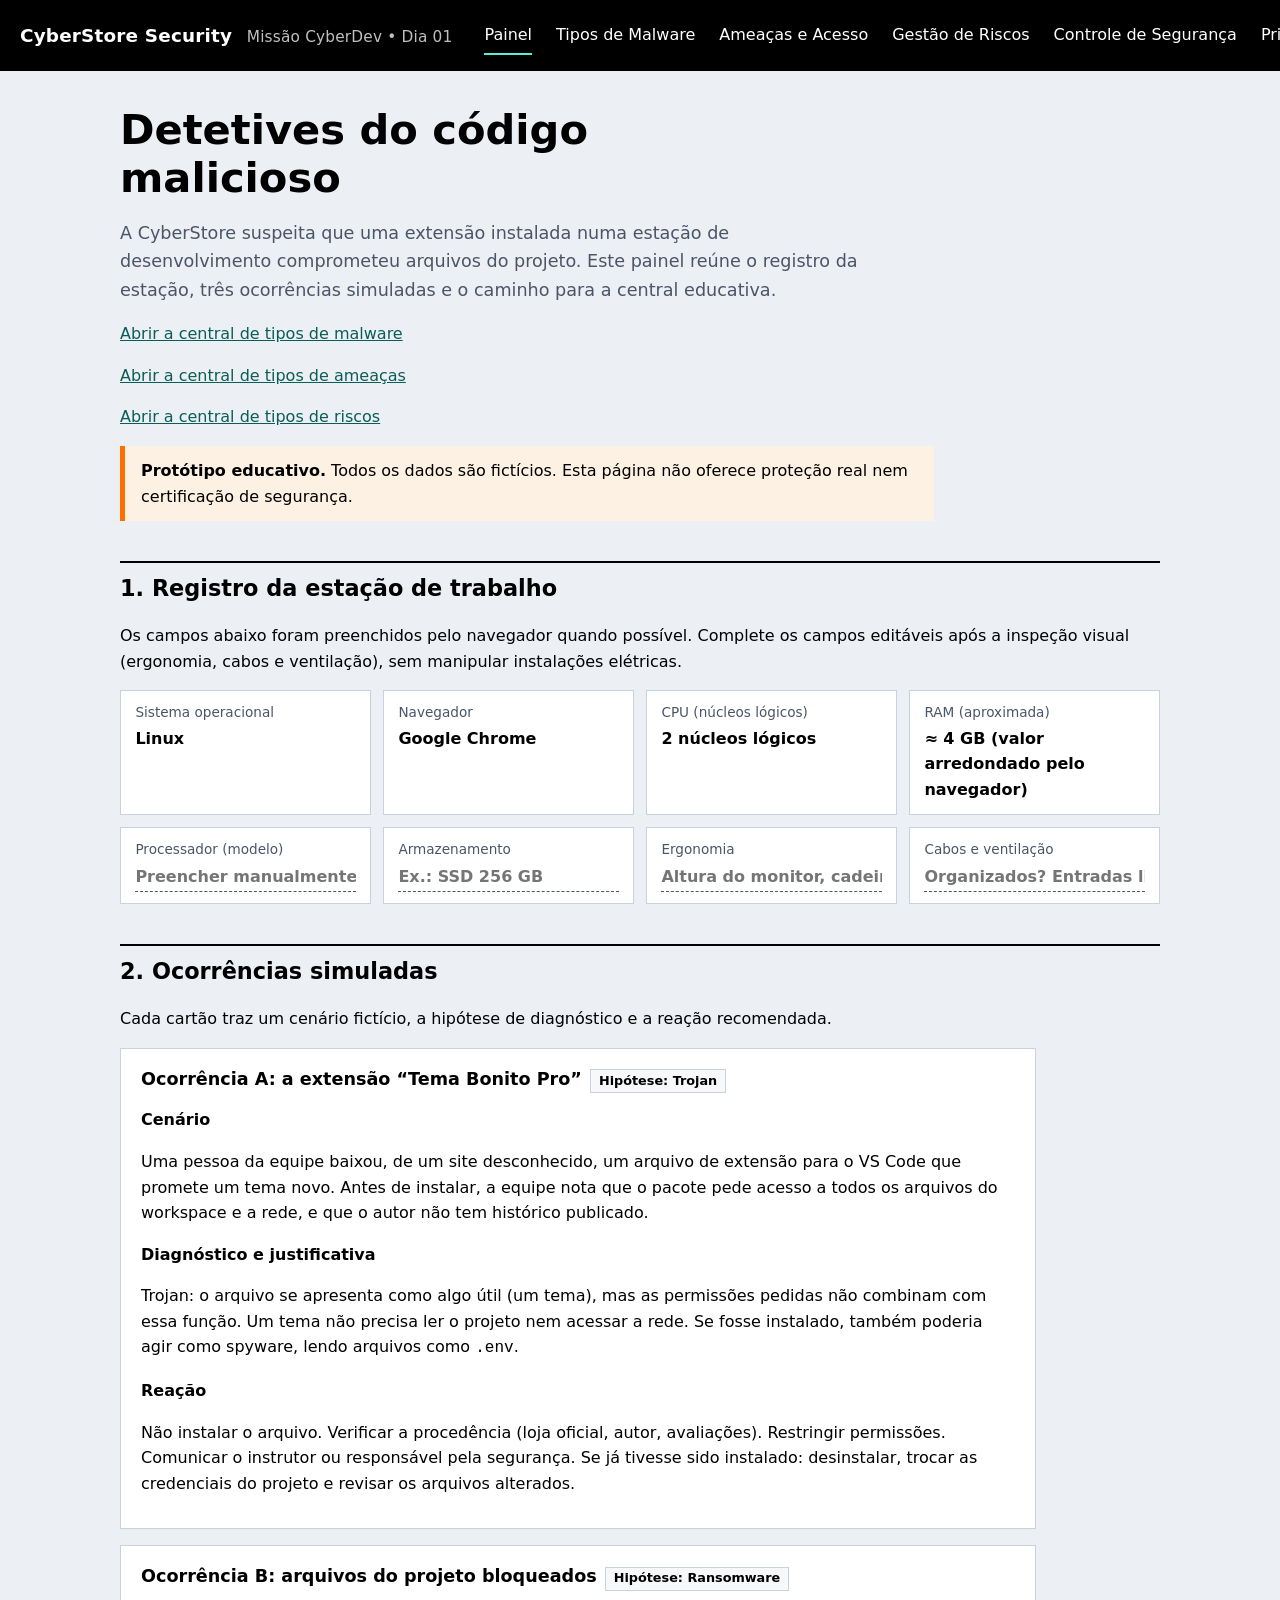
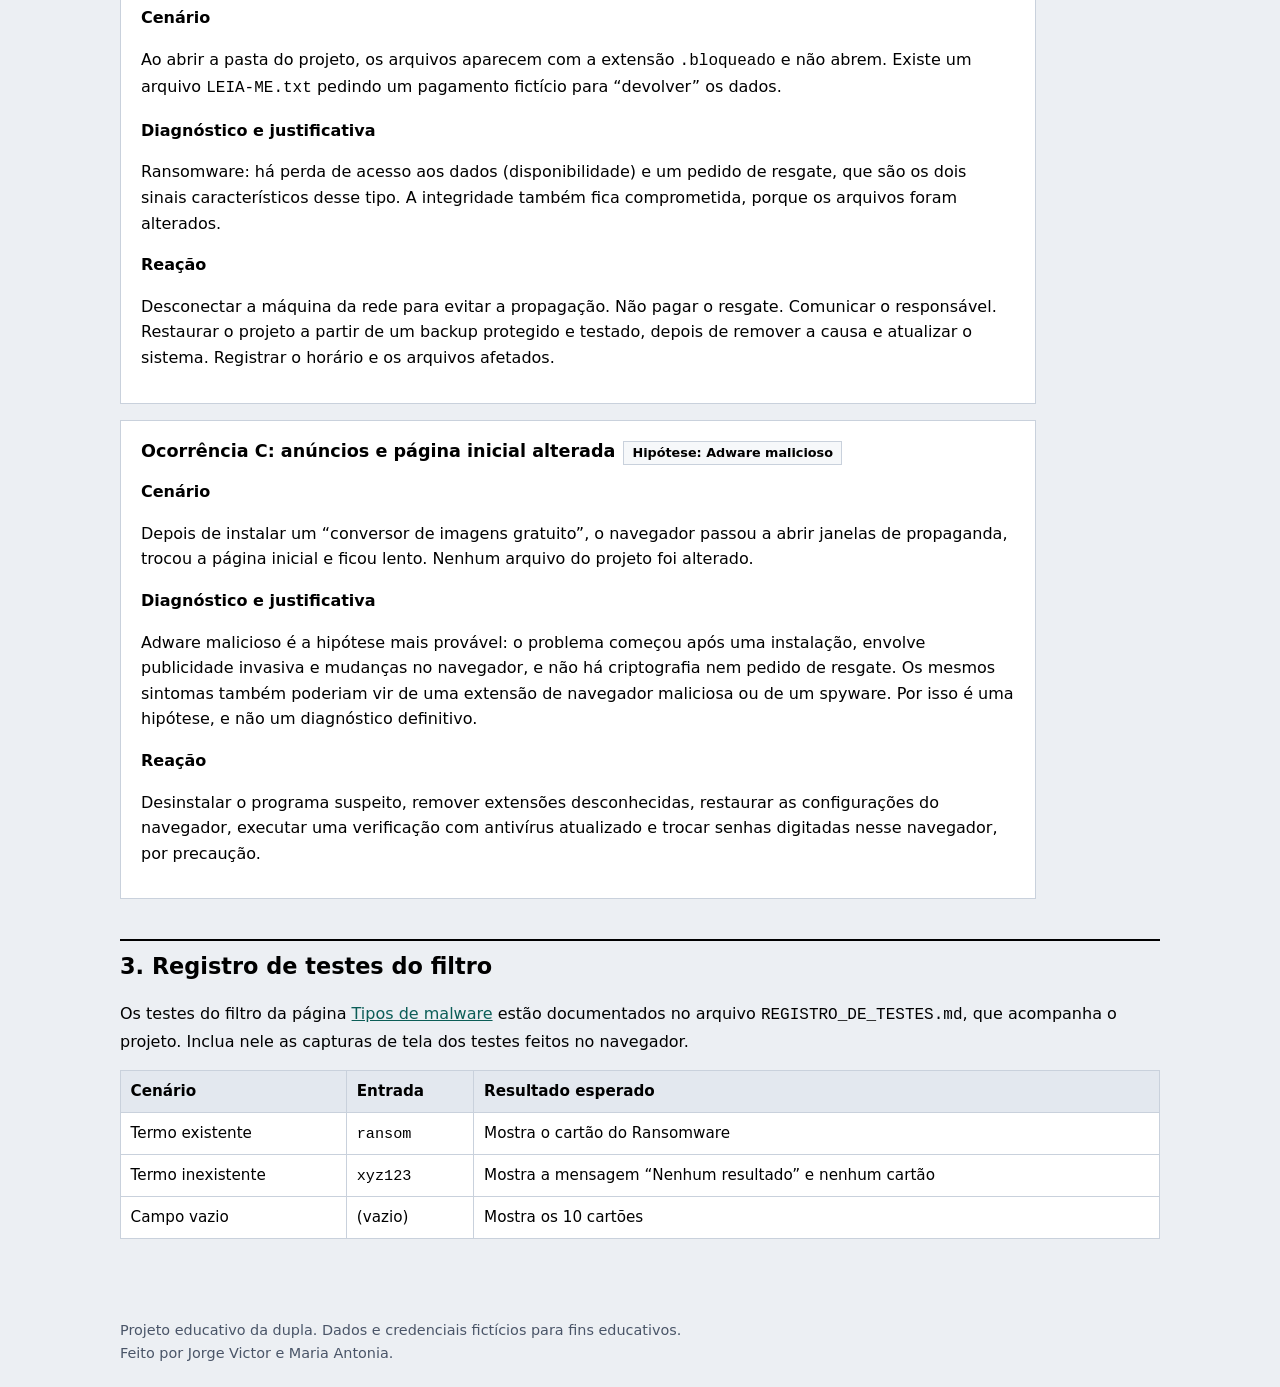
==== commit 4e0f0817: "dia 13" ====
--- a/index.html
+++ b/index.html
@@ -19,144 +19,159 @@
         <a href="ameacas.html">Ameaças e Acesso</a>
         <a href="gestao-riscos.html">Gestão de Riscos</a>
         <a href="controles-seguranca.html">Controle de Segurança</a>
+        <a href="privacidade.html" ">Privacidade</a>
+
       </nav>
     </div>
   </header>
 
-  <main id="conteudo">
-    <h1>Detetives do código malicioso</h1>
-    <p class="lead">A CyberStore suspeita que uma extensão instalada numa estação de desenvolvimento comprometeu
-      arquivos do projeto. Este painel reúne o registro da estação, três ocorrências simuladas e o caminho para a
-      central educativa.</p>
-    <p><a href="malware.html">Abrir a central de tipos de malware</a></p>
-    <p><a href="ameacas.html">Abrir a central de tipos de ameaças</a></p>
-    <p><a href="gestao-riscos.html">Abrir a central de tipos de riscos</a></p>
-    <p class="aviso"><strong>Protótipo educativo.</strong> Todos os dados são fictícios. Esta página não oferece
-      proteção real nem certificação de segurança.</p>
+  <main id=" conteudo">
+          <h1>Detetives do código malicioso</h1>
+          <p class="lead">A CyberStore suspeita que uma extensão instalada numa estação de desenvolvimento comprometeu
+            arquivos do projeto. Este painel reúne o registro da estação, três ocorrências simuladas e o caminho para a
+            central educativa.</p>
+          <p><a href="malware.html">Abrir a central de tipos de malware</a></p>
+          <p><a href="ameacas.html">Abrir a central de tipos de ameaças</a></p>
+          <p><a href="gestao-riscos.html">Abrir a central de tipos de riscos</a></p>
+          <p class="aviso"><strong>Protótipo educativo.</strong> Todos os dados são fictícios. Esta página não oferece
+            proteção real nem certificação de segurança.</p>
 
-    <h2 id="estacao">1. Registro da estação de trabalho</h2>
-    <p>Os campos abaixo foram preenchidos pelo navegador quando possível. Complete os campos editáveis após a inspeção
-      visual (ergonomia, cabos e ventilação), sem manipular instalações elétricas.</p>
-    <dl class="ficha" id="ficha">
-      <div>
-        <dt>Sistema operacional</dt>
-        <dd id="f-so">detectando…</dd>
-      </div>
-      <div>
-        <dt>Navegador</dt>
-        <dd id="f-nav">detectando…</dd>
-      </div>
-      <div>
-        <dt>CPU (núcleos lógicos)</dt>
-        <dd id="f-cpu">detectando…</dd>
-      </div>
-      <div>
-        <dt>RAM (aproximada)</dt>
-        <dd id="f-ram">detectando…</dd>
-      </div>
-      <div>
-        <dt>Processador (modelo)</dt>
-        <dd><input aria-label="Modelo do processador" placeholder="Preencher manualmente"></dd>
-      </div>
-      <div>
-        <dt>Armazenamento</dt>
-        <dd><input aria-label="Armazenamento" placeholder="Ex.: SSD 256 GB"></dd>
-      </div>
-      <div>
-        <dt>Ergonomia</dt>
-        <dd><input aria-label="Ergonomia" placeholder="Altura do monitor, cadeira…"></dd>
-      </div>
-      <div>
-        <dt>Cabos e ventilação</dt>
-        <dd><input aria-label="Cabos e ventilação" placeholder="Organizados? Entradas livres?"></dd>
-      </div>
-    </dl>
+          <h2 id="estacao">1. Registro da estação de trabalho</h2>
+          <p>Os campos abaixo foram preenchidos pelo navegador quando possível. Complete os campos editáveis após a
+            inspeção
+            visual (ergonomia, cabos e ventilação), sem manipular instalações elétricas.</p>
+          <dl class="ficha" id="ficha">
+            <div>
+              <dt>Sistema operacional</dt>
+              <dd id="f-so">detectando…</dd>
+            </div>
+            <div>
+              <dt>Navegador</dt>
+              <dd id="f-nav">detectando…</dd>
+            </div>
+            <div>
+              <dt>CPU (núcleos lógicos)</dt>
+              <dd id="f-cpu">detectando…</dd>
+            </div>
+            <div>
+              <dt>RAM (aproximada)</dt>
+              <dd id="f-ram">detectando…</dd>
+            </div>
+            <div>
+              <dt>Processador (modelo)</dt>
+              <dd><input aria-label="Modelo do processador" placeholder="Preencher manualmente"></dd>
+            </div>
+            <div>
+              <dt>Armazenamento</dt>
+              <dd><input aria-label="Armazenamento" placeholder="Ex.: SSD 256 GB"></dd>
+            </div>
+            <div>
+              <dt>Ergonomia</dt>
+              <dd><input aria-label="Ergonomia" placeholder="Altura do monitor, cadeira…"></dd>
+            </div>
+            <div>
+              <dt>Cabos e ventilação</dt>
+              <dd><input aria-label="Cabos e ventilação" placeholder="Organizados? Entradas livres?"></dd>
+            </div>
+          </dl>
 
-    <h2 id="ocorrencias">2. Ocorrências simuladas</h2>
-    <p>Cada cartão traz um cenário fictício, a hipótese de diagnóstico e a reação recomendada.</p>
+          <h2 id="ocorrencias">2. Ocorrências simuladas</h2>
+          <p>Cada cartão traz um cenário fictício, a hipótese de diagnóstico e a reação recomendada.</p>
 
-    <article class="ocorrencia">
-      <h3>Ocorrência A: a extensão “Tema Bonito Pro” <span class="tag">Hipótese: Trojan</span></h3>
-      <span class="rotulo">Cenário</span>
-      <p>Uma pessoa da equipe baixou, de um site desconhecido, um arquivo de extensão para o VS Code que promete um tema
-        novo. Antes de instalar, a equipe nota que o pacote pede acesso a todos os arquivos do workspace e a rede, e que
-        o autor não tem histórico publicado.</p>
-      <span class="rotulo">Diagnóstico e justificativa</span>
-      <p>Trojan: o arquivo se apresenta como algo útil (um tema), mas as permissões pedidas não combinam com essa
-        função. Um tema não precisa ler o projeto nem acessar a rede. Se fosse instalado, também poderia agir como
-        spyware, lendo arquivos como <code>.env</code>.</p>
-      <span class="rotulo">Reação</span>
-      <p>Não instalar o arquivo. Verificar a procedência (loja oficial, autor, avaliações). Restringir permissões.
-        Comunicar o instrutor ou responsável pela segurança. Se já tivesse sido instalado: desinstalar, trocar as
-        credenciais do projeto e revisar os arquivos alterados.</p>
-    </article>
+          <article class="ocorrencia">
+            <h3>Ocorrência A: a extensão “Tema Bonito Pro” <span class="tag">Hipótese: Trojan</span></h3>
+            <span class="rotulo">Cenário</span>
+            <p>Uma pessoa da equipe baixou, de um site desconhecido, um arquivo de extensão para o VS Code que promete
+              um tema
+              novo. Antes de instalar, a equipe nota que o pacote pede acesso a todos os arquivos do workspace e a rede,
+              e que
+              o autor não tem histórico publicado.</p>
+            <span class="rotulo">Diagnóstico e justificativa</span>
+            <p>Trojan: o arquivo se apresenta como algo útil (um tema), mas as permissões pedidas não combinam com essa
+              função. Um tema não precisa ler o projeto nem acessar a rede. Se fosse instalado, também poderia agir como
+              spyware, lendo arquivos como <code>.env</code>.</p>
+            <span class="rotulo">Reação</span>
+            <p>Não instalar o arquivo. Verificar a procedência (loja oficial, autor, avaliações). Restringir permissões.
+              Comunicar o instrutor ou responsável pela segurança. Se já tivesse sido instalado: desinstalar, trocar as
+              credenciais do projeto e revisar os arquivos alterados.</p>
+          </article>
 
-    <article class="ocorrencia">
-      <h3>Ocorrência B: arquivos do projeto bloqueados <span class="tag">Hipótese: Ransomware</span></h3>
-      <span class="rotulo">Cenário</span>
-      <p>Ao abrir a pasta do projeto, os arquivos aparecem com a extensão <code>.bloqueado</code> e não abrem. Existe um
-        arquivo <code>LEIA-ME.txt</code> pedindo um pagamento fictício para “devolver” os dados.</p>
-      <span class="rotulo">Diagnóstico e justificativa</span>
-      <p>Ransomware: há perda de acesso aos dados (disponibilidade) e um pedido de resgate, que são os dois sinais
-        característicos desse tipo. A integridade também fica comprometida, porque os arquivos foram alterados.</p>
-      <span class="rotulo">Reação</span>
-      <p>Desconectar a máquina da rede para evitar a propagação. Não pagar o resgate. Comunicar o responsável. Restaurar
-        o projeto a partir de um backup protegido e testado, depois de remover a causa e atualizar o sistema. Registrar
-        o horário e os arquivos afetados.</p>
-    </article>
+          <article class="ocorrencia">
+            <h3>Ocorrência B: arquivos do projeto bloqueados <span class="tag">Hipótese: Ransomware</span></h3>
+            <span class="rotulo">Cenário</span>
+            <p>Ao abrir a pasta do projeto, os arquivos aparecem com a extensão <code>.bloqueado</code> e não abrem.
+              Existe um
+              arquivo <code>LEIA-ME.txt</code> pedindo um pagamento fictício para “devolver” os dados.</p>
+            <span class="rotulo">Diagnóstico e justificativa</span>
+            <p>Ransomware: há perda de acesso aos dados (disponibilidade) e um pedido de resgate, que são os dois sinais
+              característicos desse tipo. A integridade também fica comprometida, porque os arquivos foram alterados.
+            </p>
+            <span class="rotulo">Reação</span>
+            <p>Desconectar a máquina da rede para evitar a propagação. Não pagar o resgate. Comunicar o responsável.
+              Restaurar
+              o projeto a partir de um backup protegido e testado, depois de remover a causa e atualizar o sistema.
+              Registrar
+              o horário e os arquivos afetados.</p>
+          </article>
 
-    <article class="ocorrencia">
-      <h3>Ocorrência C: anúncios e página inicial alterada <span class="tag">Hipótese: Adware malicioso</span></h3>
-      <span class="rotulo">Cenário</span>
-      <p>Depois de instalar um “conversor de imagens gratuito”, o navegador passou a abrir janelas de propaganda, trocou
-        a página inicial e ficou lento. Nenhum arquivo do projeto foi alterado.</p>
-      <span class="rotulo">Diagnóstico e justificativa</span>
-      <p>Adware malicioso é a hipótese mais provável: o problema começou após uma instalação, envolve publicidade
-        invasiva e mudanças no navegador, e não há criptografia nem pedido de resgate. Os mesmos sintomas também
-        poderiam vir de uma extensão de navegador maliciosa ou de um spyware. Por isso é uma hipótese, e não um
-        diagnóstico definitivo.</p>
-      <span class="rotulo">Reação</span>
-      <p>Desinstalar o programa suspeito, remover extensões desconhecidas, restaurar as configurações do navegador,
-        executar uma verificação com antivírus atualizado e trocar senhas digitadas nesse navegador, por precaução.</p>
-    </article>
+          <article class="ocorrencia">
+            <h3>Ocorrência C: anúncios e página inicial alterada <span class="tag">Hipótese: Adware malicioso</span>
+            </h3>
+            <span class="rotulo">Cenário</span>
+            <p>Depois de instalar um “conversor de imagens gratuito”, o navegador passou a abrir janelas de propaganda,
+              trocou
+              a página inicial e ficou lento. Nenhum arquivo do projeto foi alterado.</p>
+            <span class="rotulo">Diagnóstico e justificativa</span>
+            <p>Adware malicioso é a hipótese mais provável: o problema começou após uma instalação, envolve publicidade
+              invasiva e mudanças no navegador, e não há criptografia nem pedido de resgate. Os mesmos sintomas também
+              poderiam vir de uma extensão de navegador maliciosa ou de um spyware. Por isso é uma hipótese, e não um
+              diagnóstico definitivo.</p>
+            <span class="rotulo">Reação</span>
+            <p>Desinstalar o programa suspeito, remover extensões desconhecidas, restaurar as configurações do
+              navegador,
+              executar uma verificação com antivírus atualizado e trocar senhas digitadas nesse navegador, por
+              precaução.</p>
+          </article>
 
-    <h2 id="testes">3. Registro de testes do filtro</h2>
-    <p>Os testes do filtro da página <a href="malware.html">Tipos de malware</a> estão documentados no arquivo
-      <code>REGISTRO_DE_TESTES.md</code>, que acompanha o projeto. Inclua nele as capturas de tela dos testes feitos no
-      navegador.
-    </p>
-    <div class="rolagem">
-      <table>
-        <thead>
-          <tr>
-            <th>Cenário</th>
-            <th>Entrada</th>
-            <th>Resultado esperado</th>
-          </tr>
-        </thead>
-        <tbody>
-          <tr>
-            <td>Termo existente</td>
-            <td><code>ransom</code></td>
-            <td>Mostra o cartão do Ransomware</td>
-          </tr>
-          <tr>
-            <td>Termo inexistente</td>
-            <td><code>xyz123</code></td>
-            <td>Mostra a mensagem “Nenhum resultado” e nenhum cartão</td>
-          </tr>
-          <tr>
-            <td>Campo vazio</td>
-            <td>(vazio)</td>
-            <td>Mostra os 10 cartões</td>
-          </tr>
-        </tbody>
-      </table>
-    </div>
-  </main>
-  <footer>Projeto educativo da dupla. Dados e credenciais fictícios para fins educativos.<br>Feito por Jorge Victor e
-    Maria Antonia.</footer>
-  <script src="js/script.js"></script>
+          <h2 id="testes">3. Registro de testes do filtro</h2>
+          <p>Os testes do filtro da página <a href="malware.html">Tipos de malware</a> estão documentados no arquivo
+            <code>REGISTRO_DE_TESTES.md</code>, que acompanha o projeto. Inclua nele as capturas de tela dos testes
+            feitos no
+            navegador.
+          </p>
+          <div class="rolagem">
+            <table>
+              <thead>
+                <tr>
+                  <th>Cenário</th>
+                  <th>Entrada</th>
+                  <th>Resultado esperado</th>
+                </tr>
+              </thead>
+              <tbody>
+                <tr>
+                  <td>Termo existente</td>
+                  <td><code>ransom</code></td>
+                  <td>Mostra o cartão do Ransomware</td>
+                </tr>
+                <tr>
+                  <td>Termo inexistente</td>
+                  <td><code>xyz123</code></td>
+                  <td>Mostra a mensagem “Nenhum resultado” e nenhum cartão</td>
+                </tr>
+                <tr>
+                  <td>Campo vazio</td>
+                  <td>(vazio)</td>
+                  <td>Mostra os 10 cartões</td>
+                </tr>
+              </tbody>
+            </table>
+          </div>
+          </main>
+          <footer>Projeto educativo da dupla. Dados e credenciais fictícios para fins educativos.<br>Feito por Jorge
+            Victor e
+            Maria Antonia.</footer>
+          <script src="js/script.js"></script>
 </body>
 
 </html>
--- a/css/style.css
+++ b/css/style.css
@@ -615,6 +615,173 @@
   margin: .25rem 0 0
 }
 
+.privacidade__selo {
+  display: inline-block;
+  padding: .25rem .65rem;
+  border: 1px solid var(--acento);
+  color: var(--acento-2);
+  font-size: .78rem;
+  font-weight: 700;
+  letter-spacing: .06em;
+}
+
+.privacidade__secao {
+  margin: 2rem 0;
+}
+
+.privacidade__secao>p {
+  max-width: 82ch;
+}
+
+.formulario {
+  display: grid;
+  grid-template-columns: repeat(2, minmax(0, 1fr));
+  gap: 1rem;
+  max-width: 850px;
+  margin: 1rem 0 1.5rem;
+  padding: 1.2rem;
+  background: var(--painel);
+  border: 1px solid var(--linha);
+}
+
+.campo {
+  display: flex;
+  flex-direction: column;
+  gap: .3rem;
+}
+
+.campo--amplo {
+  grid-column: 1 / -1;
+}
+
+.campo label {
+  font-weight: 700;
+}
+
+.campo input,
+.campo select,
+.campo textarea {
+  width: 100%;
+  padding: .65rem .75rem;
+  border: 1px solid var(--tinta-2);
+  border-radius: 3px;
+  background: #fff;
+  color: var(--tinta);
+  font: inherit;
+}
+
+.campo small,
+.nota {
+  color: var(--tinta-2);
+  font-size: .9rem;
+}
+
+.formulario button {
+  justify-self: start;
+  padding: .65rem 1rem;
+  border: 1px solid var(--tinta);
+  background: var(--tinta);
+  color: #fff;
+  font: inherit;
+  font-weight: 700;
+  cursor: pointer;
+}
+
+.formulario button:hover {
+  background: var(--acento-2);
+}
+
+.mensagem {
+  grid-column: 1 / -1;
+  min-height: 1.5rem;
+  margin: 0;
+  font-weight: 700;
+}
+
+.mensagem--sucesso {
+  color: #166534;
+}
+
+.mensagem--erro {
+  color: #9f1239;
+}
+
+.cartao {
+  max-width: 850px;
+  margin: 1rem 0;
+  padding: 1.2rem;
+  background: var(--painel);
+  border: 1px solid var(--linha);
+  border-left: 5px solid var(--acento);
+}
+
+.cartao h3 {
+  margin-top: 1rem;
+}
+
+.cartao h3:first-child {
+  margin-top: 0;
+}
+
+.tabela-rolagem {
+  overflow-x: auto;
+  margin: 1rem 0;
+}
+
+.tabela-rolagem table {
+  min-width: 680px;
+}
+
+.modelo {
+  display: grid;
+  grid-template-columns: minmax(0, 1fr) auto minmax(0, 1fr);
+  gap: 1rem;
+  align-items: center;
+  max-width: 850px;
+  margin: 1rem 0;
+}
+
+.modelo__entidade {
+  padding: 1rem;
+  background: var(--painel);
+  border: 1px solid var(--linha);
+  border-top: 5px solid var(--acento);
+}
+
+.modelo__entidade h3 {
+  margin-bottom: .8rem;
+}
+
+.modelo__entidade p {
+  margin: .25rem 0;
+  overflow-wrap: anywhere;
+}
+
+.modelo__relacao {
+  font-weight: 800;
+  color: var(--acento-2);
+}
+
+@media (max-width: 700px) {
+  .formulario {
+    grid-template-columns: 1fr;
+  }
+
+  .campo--amplo,
+  .mensagem {
+    grid-column: auto;
+  }
+
+  .modelo {
+    grid-template-columns: 1fr;
+  }
+
+  .modelo__relacao {
+    text-align: center;
+  }
+}
+
+
 @media(max-width:560px) {
   header.topo nav {
     width: 100%;
@@ -669,4 +836,4 @@
   .busca>div {
     width: 100%
   }
-}
+}
